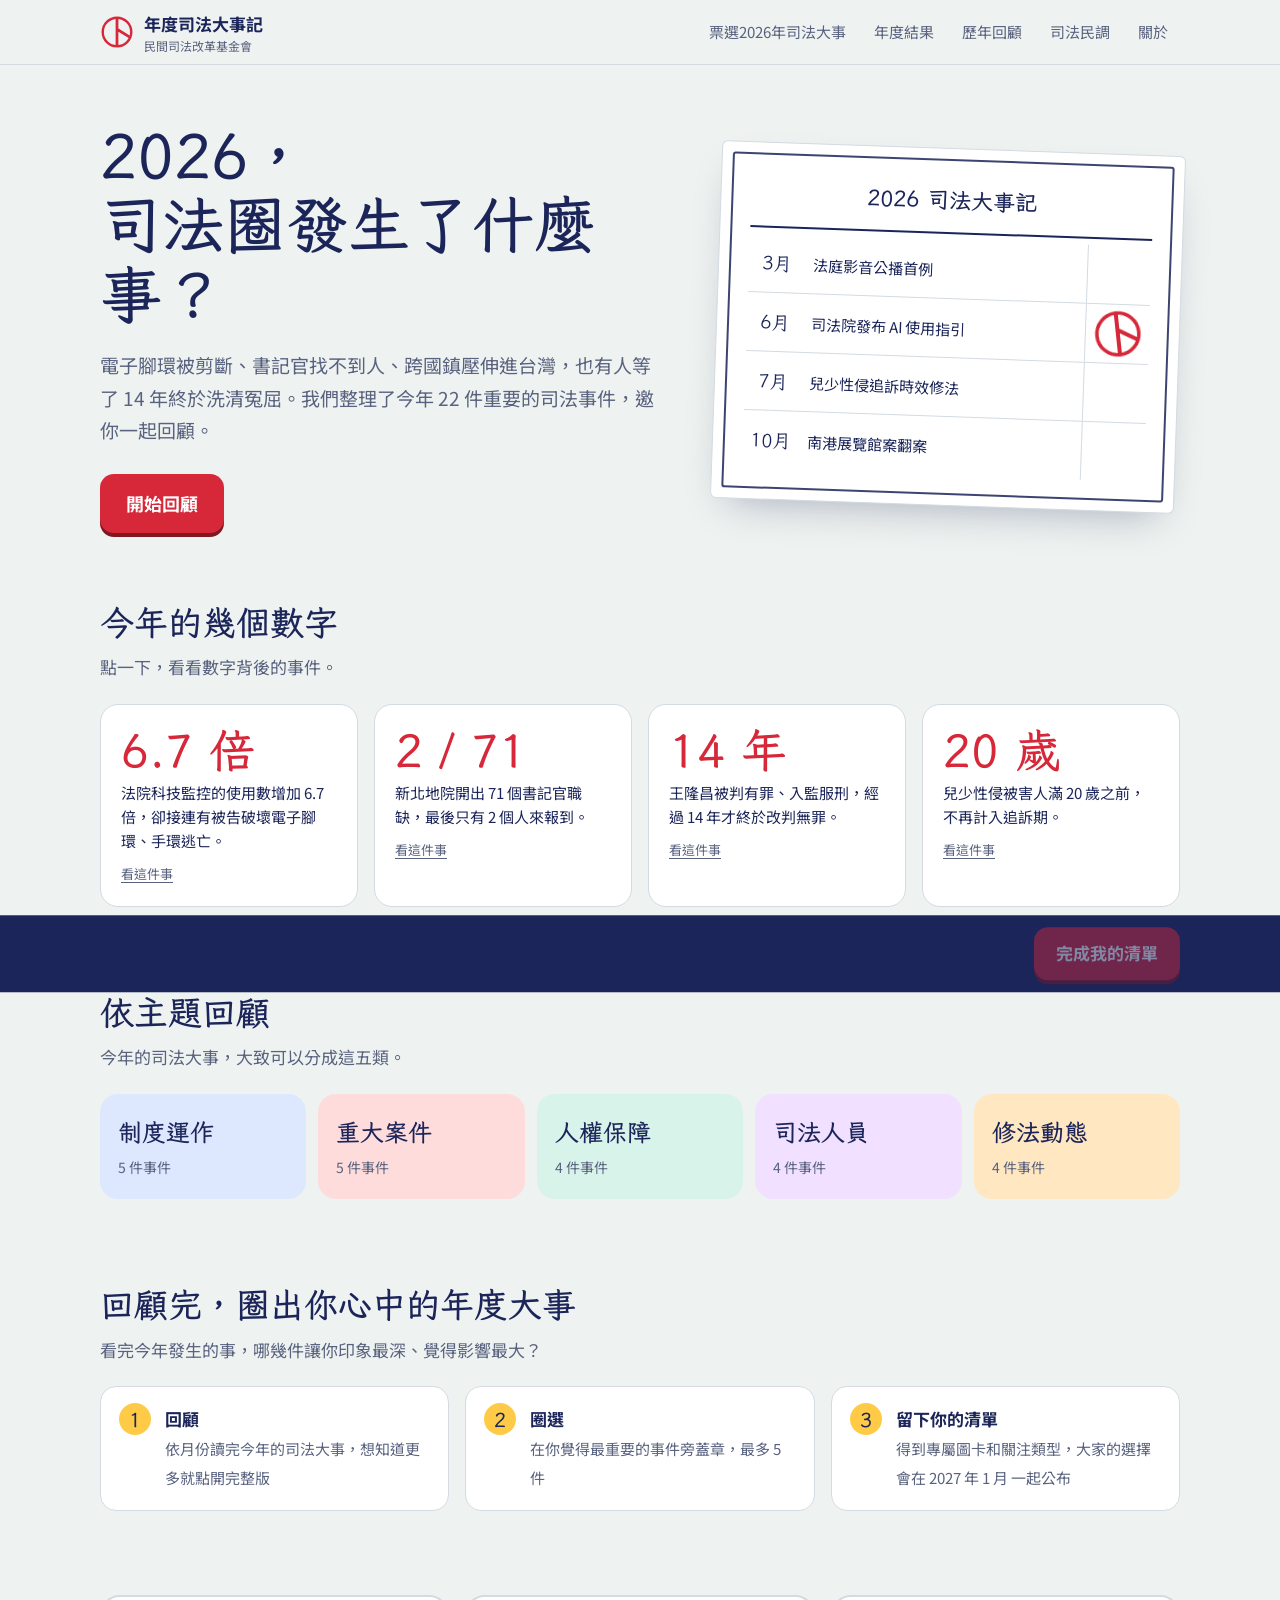
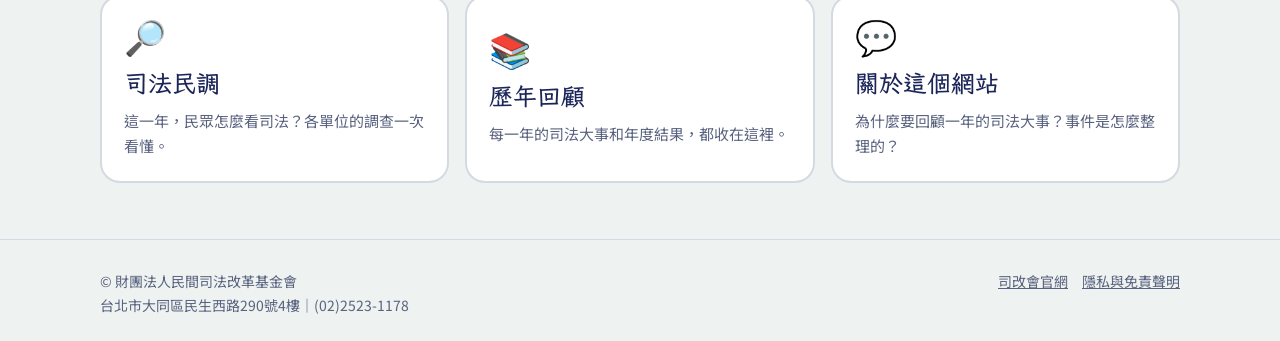
==== index.html @ c74586d5 "強化 SEO：canonical、結構化資料、robots.txt、sitemap、圖示、各頁標題 Co-Authored-By: Claude Opus 5.5 <noreply@anthropic" ====
<!DOCTYPE html>
<html lang="zh-Hant-TW">
<head>
<meta charset="UTF-8">
<meta name="viewport" content="width=device-width, initial-scale=1, viewport-fit=cover">
<title>2026 年度司法大事記｜民間司改會</title>
<meta name="description" content="民間司法改革基金會整理 2026 年台灣重要的司法事件，邀請大家一起回顧，圈選心中的年度司法大事，並整理歷年司法民調。">
<link rel="canonical" href="https://vote.jrf.org.tw/">
<meta property="og:type" content="website">
<meta property="og:site_name" content="年度司法大事記｜民間司改會">
<meta property="og:locale" content="zh_TW">
<meta property="og:title" content="2026 年度司法大事記｜民間司改會">
<meta property="og:description" content="一起回顧 2026 年台灣重要的司法事件，圈選你心中的年度司法大事。">
<meta property="og:url" content="https://vote.jrf.org.tw/">
<meta property="og:image" content="https://vote.jrf.org.tw/images/og-image.png">
<meta property="og:image:width" content="1200">
<meta property="og:image:height" content="630">
<meta property="og:image:alt" content="2026 年度司法大事記，民間司法改革基金會">
<meta name="twitter:card" content="summary_large_image">
<meta name="theme-color" content="#1B2559">
<link rel="icon" href="favicon.svg" type="image/svg+xml">
<link rel="icon" href="images/icon-192.png" sizes="192x192" type="image/png">
<link rel="apple-touch-icon" href="images/apple-touch-icon.png">
<script type="application/ld+json">
{
  "@context": "https://schema.org",
  "@type": "WebSite",
  "name": "年度司法大事記",
  "alternateName": "民間司改會年度司法大事記",
  "url": "https://vote.jrf.org.tw/",
  "inLanguage": "zh-Hant-TW",
  "description": "民間司法改革基金會整理每年台灣重要的司法事件，邀請大家一起回顧並圈選年度司法大事。",
  "publisher": {
    "@type": "NGO",
    "name": "財團法人民間司法改革基金會",
    "alternateName": "民間司改會",
    "url": "https://www.jrf.org.tw/",
    "logo": "https://vote.jrf.org.tw/images/jrf-logo.png"
  }
}
</script>
<link rel="preconnect" href="https://fonts.googleapis.com">
<link rel="preconnect" href="https://fonts.gstatic.com" crossorigin>
<link href="https://fonts.googleapis.com/css2?family=LXGW+WenKai+TC:wght@400;700&family=Noto+Sans+TC:wght@400;500;700&display=swap" rel="stylesheet">
<link rel="stylesheet" href="assets/style.css">
</head>
<body data-page="home">
<noscript><div style="padding:24px;max-width:40em">
<h1>2026 年度司法大事記</h1>
<p>民間司法改革基金會整理 2026 年台灣重要的司法事件，邀請大家一起回顧，圈選心中的年度司法大事。這個網站需要開啟 JavaScript 才能瀏覽完整內容。</p>
<p><a href="https://www.jrf.org.tw/">民間司法改革基金會官網</a></p>
</div></noscript>
<script src="assets/config.js"></script>
<script src="data/events.js"></script>
<script src="data/polls.js"></script>
<script src="assets/app.js"></script>
</body>
</html>
---- assets/style.css ----
/* =========================================================
   年度司法大事記｜共用樣式
   ========================================================= */
:root{
  --bg:#EEF2F0; --surface:#FFFFFF; --surface-2:#F6F8F7;
  --ink:#1B2559; --muted:#59627F; --line:#D3DAE2;
  --stamp:#D62839; --stamp-soft:#FBE3E6; --sun:#FFCB47; --mint:#1E9E86; --jrf:#3A5BD9;
  --tag-a:#DDE8FF; --tag-b:#FFE7C2; --tag-c:#D8F3EA; --tag-d:#F1E0FF; --tag-e:#FFDCDC;
  --font-hand:"LXGW WenKai TC","Kaiti TC","DFKai-SB","BiauKai",serif;
  --font-body:"Noto Sans TC","PingFang TC","Microsoft JhengHei",system-ui,sans-serif;
  --max:1120px;
  color-scheme:light;
}

*,*::before,*::after{box-sizing:border-box}
:root{padding-top:env(safe-area-inset-top,0px);padding-bottom:env(safe-area-inset-bottom,0px)}
html{scroll-padding-top:calc(76px + env(safe-area-inset-top,0px))}
body{margin:0;background:var(--bg);color:var(--ink);font-family:var(--font-body);font-size:17px;line-height:1.7;-webkit-font-smoothing:antialiased;min-height:100vh;display:flex;flex-direction:column}
body[data-page="review"]{padding-bottom:110px}
main{flex:1}
img{max-width:100%;display:block}
a{color:inherit}
button{font:inherit;color:inherit;cursor:pointer}
:focus-visible{outline:3px solid var(--sun);outline-offset:3px;border-radius:6px}
.wrap{max-width:var(--max);margin:0 auto;padding:0 20px}

/* ===== 頁首 ===== */
body::before{content:"";position:fixed;inset:0 0 auto;height:env(safe-area-inset-top,0px);z-index:30;background:var(--bg)}
.topbar{position:sticky;top:env(safe-area-inset-top,0px);z-index:20;background:color-mix(in srgb,var(--bg) 88%,transparent);backdrop-filter:blur(10px);border-bottom:1px solid var(--line)}
.topbar .wrap{display:flex;align-items:center;gap:16px;height:64px}
.brand{display:flex;align-items:center;gap:10px;text-decoration:none;font-weight:700;white-space:nowrap}
.brand svg{width:34px;height:34px;flex:none}
.brand small{display:block;font-weight:400;font-size:12px;color:var(--muted);line-height:1.2}
.nav{display:flex;gap:4px;margin-left:auto;overflow-x:auto;scrollbar-width:none}
.nav::-webkit-scrollbar{display:none}
.nav a{text-decoration:none;padding:6px 12px;border-radius:999px;font-size:15px;white-space:nowrap;color:var(--muted)}
.nav a:hover{background:var(--surface);color:var(--ink)}
.nav a[aria-current="page"]{background:var(--ink);color:var(--bg)}

/* ===== 頁面標題 ===== */
.page-head{padding-top:48px;padding-bottom:12px}
.page-title{font-family:var(--font-hand);font-weight:700;font-size:clamp(34px,5vw,52px);line-height:1.2;margin:0 0 10px}
.page-sub{color:var(--muted);margin:0;max-width:40em;font-size:18px}
section{padding:28px 0 56px}
.sec-title{font-family:var(--font-hand);font-size:clamp(26px,3.4vw,34px);font-weight:700;margin:0 0 8px;line-height:1.3}
.sec-sub{color:var(--muted);margin:0 0 22px;max-width:40em}

/* ===== 按鈕 ===== */
.btn{display:inline-flex;align-items:center;justify-content:center;gap:10px;border:0;border-radius:14px;padding:14px 26px;font-weight:700;font-size:18px;text-decoration:none;transition:transform .15s}
.btn:active{transform:translateY(2px)}
.btn-primary{background:var(--stamp);color:#fff;box-shadow:0 4px 0 color-mix(in srgb,var(--stamp) 60%,#000)}
.btn-primary:active{box-shadow:0 2px 0 color-mix(in srgb,var(--stamp) 60%,#000)}
.btn-ghost{background:var(--surface);border:2px solid var(--ink);color:var(--ink)}
.btn-small{padding:9px 16px;font-size:15px;border-radius:10px}
.btn[disabled]{opacity:.45;cursor:not-allowed;transform:none}

/* ===== 「卜」圈選章 ===== */
.stamp-svg{color:var(--stamp)}

/* ===== 首頁 Hero ===== */
.hero{padding:56px 0 40px}
.hero .wrap{display:grid;grid-template-columns:1.1fr .9fr;gap:48px;align-items:center}
.hero h1{font-family:var(--font-hand);font-weight:700;font-size:clamp(38px,5.2vw,62px);line-height:1.12;margin:0 0 20px}
.hero .lead{font-size:19px;color:var(--muted);max-width:30em;margin:0 0 28px}
.hero-meta{display:flex;flex-wrap:wrap;gap:24px;margin:28px 0 0;padding:0;list-style:none;color:var(--muted);font-size:15px}
.hero-meta b{display:block;font-family:var(--font-hand);font-size:28px;color:var(--ink);line-height:1.2}
.ballot{position:relative;background:var(--surface);border-radius:6px;padding:26px 26px 30px;transform:rotate(2deg);box-shadow:0 18px 40px -18px rgba(27,37,89,.35);border:1px solid var(--line)}
.ballot::before{content:"";position:absolute;inset:10px;border:2px solid var(--ink);border-radius:3px;pointer-events:none;opacity:.85}
.ballot-head{text-align:center;font-family:var(--font-hand);font-size:22px;font-weight:700;padding:6px 0 14px;border-bottom:2px solid var(--ink);margin:0 4px 6px}
.ballot-row{display:grid;grid-template-columns:56px 1fr 64px;align-items:center;border-bottom:1px solid var(--line);margin:0 4px;min-height:58px}
.ballot-row span:first-child{font-family:var(--font-hand);font-size:19px;text-align:center}
.ballot-row span:nth-child(2){font-size:15px;padding:0 8px}
.ballot-row .slot{height:58px;border-left:1px solid var(--line);display:grid;place-items:center}
.ballot-row:last-child{border-bottom:0}
.hero-stamp{width:50px;height:50px;animation:drop .6s cubic-bezier(.2,1.6,.4,1) .5s both}
@keyframes drop{0%{transform:scale(2.4) rotate(-25deg);opacity:0}60%{opacity:1}100%{transform:scale(1) rotate(-8deg);opacity:1}}

.how{display:grid;grid-template-columns:repeat(3,1fr);gap:16px;margin:0;padding:0;list-style:none;counter-reset:s}
.how li{background:var(--surface);border-radius:16px;padding:18px 18px 18px 64px;position:relative;counter-increment:s;border:1px solid var(--line)}
.how li::before{content:counter(s);position:absolute;left:18px;top:16px;width:32px;height:32px;border-radius:50%;background:var(--sun);color:#1B2559;font-family:var(--font-hand);font-weight:700;font-size:20px;display:grid;place-items:center}
.how b{display:block}
.how span{color:var(--muted);font-size:15px}

.doors{display:grid;grid-template-columns:repeat(3,1fr);gap:16px}
.door{display:block;text-decoration:none;background:var(--surface);border:2px solid var(--line);border-radius:20px;padding:22px;transition:border-color .2s}
.door:hover{border-color:var(--ink)}
.door .ico{font-size:34px;line-height:1}
.door h3{font-family:var(--font-hand);font-size:24px;margin:10px 0 4px}
.door p{margin:0;color:var(--muted);font-size:15px}

/* ===== 大事記（時間軸） ===== */
.notice{background:var(--sun);color:#1B2559;border-radius:14px;padding:14px 18px;margin:0 0 20px}
.notice a{font-weight:700}
.filters{display:flex;flex-wrap:wrap;gap:8px;margin:0 0 30px}
.chip{border:2px solid var(--line);background:var(--surface);border-radius:999px;padding:6px 16px;font-size:15px}
.chip[aria-pressed="true"]{border-color:var(--ink);background:var(--ink);color:var(--bg)}
.chip .n{opacity:.6;margin-left:4px;font-size:13px}
.month{display:grid;grid-template-columns:110px 1fr;gap:28px;position:relative;padding-bottom:34px}
.month::before{content:"";position:absolute;left:54px;top:70px;bottom:0;width:2px;background:var(--line)}
.month-label{position:sticky;top:calc(84px + env(safe-area-inset-top,0px));align-self:start;text-align:center}
.month-label b{display:block;font-family:var(--font-hand);font-size:46px;line-height:1.1}
.month-label small{color:var(--muted);font-size:13px}
.month-events{display:grid;gap:16px}
.ev{display:grid;grid-template-columns:240px 1fr 104px;grid-template-areas:"img body pick";background:var(--surface);border:2px solid var(--line);border-radius:18px;overflow:hidden;transition:border-color .2s}
.ev.picked{border-color:var(--stamp)}
.ev-body{grid-area:body;padding:20px 22px 20px 0}
.ev-img-btn{grid-area:img;border:0;background:none;padding:20px;align-self:start}
.ev-pick{grid-area:pick}
.ev-top{display:flex;flex-wrap:wrap;align-items:center;gap:10px;margin-bottom:6px;font-size:14px;color:var(--muted)}
.tag{padding:2px 10px;border-radius:999px;font-size:13px;color:var(--ink)}
.t-制度運作{background:var(--tag-a)} .t-修法動態{background:var(--tag-b)} .t-人權保障{background:var(--tag-c)} .t-司法人員{background:var(--tag-d)} .t-重大案件{background:var(--tag-e)}
.ev h3{font-size:20px;line-height:1.5;margin:0 0 8px}
.sum{margin:0 0 14px;color:var(--muted);font-size:16px;line-height:1.85;max-width:46em}
.sum p,.full p{margin:0 0 1em;text-indent:2em}
.sum p:last-child{margin-bottom:0}
.more{background:none;border:0;padding:0;font-size:15px;text-decoration:underline;text-underline-offset:4px;color:var(--ink);text-align:left}
.ev-pick{border:0;border-left:2px dashed var(--line);background:var(--surface-2);display:flex;flex-direction:column;align-items:center;justify-content:flex-start;padding-top:24px;gap:6px;font-size:14px;color:var(--muted)}
.ev-pick .ring{width:62px;height:62px;border-radius:50%;border:2px dashed color-mix(in srgb,var(--muted) 60%,transparent);display:grid;place-items:center}
.ev-pick:hover .ring{border-color:var(--stamp)}
.ev-pick .stamp-svg{width:62px;height:62px;transform:rotate(-8deg) scale(0);opacity:0}
.ev.picked .ev-pick{background:var(--stamp-soft);color:var(--stamp)}
.ev.picked .ev-pick .ring{border-color:transparent}
.ev.picked .ev-pick .stamp-svg{opacity:1;transform:rotate(-8deg) scale(1);animation:thump .35s cubic-bezier(.2,1.8,.4,1)}
@keyframes thump{0%{transform:rotate(-20deg) scale(1.9);opacity:0}100%{transform:rotate(-8deg) scale(1);opacity:1}}
.ev-pick[disabled]{cursor:default}
.locked-list .ev:not(.picked) .ev-pick{opacity:.45}

/* 首頁：今年的數字、主題 */
.figures{display:grid;grid-template-columns:repeat(4,1fr);gap:16px}
.fig{background:var(--surface);border:1px solid var(--line);border-radius:18px;padding:20px;text-align:left;display:flex;flex-direction:column;justify-content:flex-start}
.fig:hover{border-color:var(--ink)}
.fig b{display:block;font-family:var(--font-hand);font-size:46px;line-height:1.1;color:var(--stamp);margin-bottom:6px}
.fig span{display:block;font-size:15px;color:var(--ink);line-height:1.6}
.fig small{display:block;margin-top:10px;font-size:13px;color:var(--muted);text-decoration:underline;text-underline-offset:3px}
.topics{display:grid;grid-template-columns:repeat(5,1fr);gap:12px}
.topic{border:0;border-radius:18px;padding:18px;text-align:left;color:var(--ink)}
.topic b{display:block;font-family:var(--font-hand);font-size:24px}
.topic span{font-size:14px;color:var(--muted)}

.tray{position:fixed;left:0;right:0;bottom:0;z-index:25;background:var(--ink);color:var(--bg);padding:12px 0 calc(12px + env(safe-area-inset-bottom,0px));transition:transform .3s}
.tray.hide{transform:translateY(120%)}
.tray .wrap{display:flex;align-items:center;gap:16px}
.tray-slots{display:flex;flex-wrap:wrap;gap:8px;align-items:center}
.tray-slot{width:38px;height:38px;border-radius:50%;border:2px dashed color-mix(in srgb,var(--bg) 50%,transparent);display:grid;place-items:center}
.tray-slot.on{border:0;background:var(--surface)}
.tray-slot .stamp-svg{width:34px;height:34px;transform:rotate(-8deg)}
.tray-text{font-size:15px;line-height:1.4;flex:1;min-width:0}
.tray-text b{font-family:var(--font-hand);font-size:20px}
.tray .btn{padding:12px 22px;font-size:17px}
.tray.shake{animation:shake .4s}
@keyframes shake{20%,60%{transform:translateX(-8px)}40%,80%{transform:translateX(8px)}}

/* ===== 結果 ===== */
.locked{background:var(--surface);border:2px dashed var(--line);border-radius:20px;padding:40px 24px;text-align:center}
.locked .big{font-size:44px}
.locked h3{font-family:var(--font-hand);font-size:26px;margin:8px 0 0}
.locked p{color:var(--muted);margin:8px 0 20px}
.res-bar{display:flex;flex-wrap:wrap;align-items:center;justify-content:space-between;gap:12px;margin:0 0 16px}
.badge{font-size:13px;padding:3px 10px;border-radius:6px;background:var(--sun);color:#1B2559}
.badge.live{background:var(--mint);color:#fff}
.rank{list-style:none;margin:0;padding:0;display:grid;gap:10px}
.rank li{display:grid;grid-template-columns:52px 1fr;gap:14px;align-items:center;background:var(--surface);border-radius:14px;padding:14px 18px;border:1px solid var(--line)}
.rank .pos{font-family:var(--font-hand);font-size:28px;font-weight:700;text-align:center;line-height:1}
.rank li:nth-child(-n+3) .pos{color:var(--stamp)}
.rank li:nth-child(1){padding:20px 18px}
.rank li:nth-child(1) .pos{font-size:40px}
.r-title{display:flex;justify-content:space-between;gap:12px;font-weight:500;line-height:1.5}
.r-count{white-space:nowrap;color:var(--muted);font-variant-numeric:tabular-nums;font-size:15px}
.bar{height:10px;border-radius:99px;background:var(--surface-2);margin-top:8px;overflow:hidden}
.bar i{display:block;height:100%;width:0;border-radius:99px;background:var(--mint);transition:width 1s cubic-bezier(.2,.8,.2,1)}
.rank li.mine .bar i{background:var(--stamp)}
.mine-badge{display:inline-flex;align-items:center;gap:4px;font-size:13px;color:var(--stamp);margin-left:6px;vertical-align:middle;white-space:nowrap}
.mine-badge .stamp-svg{width:18px;height:18px}

.persona{display:grid;grid-template-columns:auto 1fr;gap:22px;align-items:center;background:var(--ink);color:var(--bg);border-radius:22px;padding:26px;margin:0 0 28px}
.persona .emoji{font-size:56px;line-height:1;width:96px;height:96px;border-radius:50%;background:var(--sun);display:grid;place-items:center}
.persona h3{font-family:var(--font-hand);font-size:32px;margin:2px 0 6px}
.persona p{margin:0 0 14px;opacity:.88}
.persona .small{font-size:14px;opacity:.7;margin:0}
.persona .acts{display:flex;flex-wrap:wrap;gap:10px}
.persona .btn-ghost{background:transparent;border-color:var(--bg);color:var(--bg)}
.persona .btn-primary{box-shadow:none}

/* 民眾 vs 司改會 */
.compare{display:grid;grid-template-columns:1fr 1fr;gap:18px}
.cmp-col{background:var(--surface);border-radius:18px;border:1px solid var(--line);padding:20px}
.cmp-col h3{font-family:var(--font-hand);font-size:24px;margin:0 0 4px}
.cmp-col .who{font-size:14px;color:var(--muted);margin:0 0 14px}
.cmp-col ol{margin:0;padding:0;list-style:none;display:grid;gap:8px}
.cmp-col li{display:grid;grid-template-columns:32px 1fr;gap:8px;align-items:start;font-size:15.5px;line-height:1.5;padding:8px 10px;border-radius:10px}
.cmp-col li .p{font-family:var(--font-hand);font-weight:700;font-size:20px;text-align:center;line-height:1.2}
.cmp-col li.both{background:color-mix(in srgb,var(--sun) 30%,transparent)}
.cmp-col.public h3{color:var(--stamp)} .cmp-col.jrf h3{color:var(--jrf)}
.cmp-legend{display:flex;align-items:center;gap:8px;font-size:14px;color:var(--muted);margin:12px 0 0}
.cmp-legend i{width:16px;height:16px;border-radius:4px;background:color-mix(in srgb,var(--sun) 50%,transparent)}
.pending{background:var(--surface);border:2px dashed var(--line);border-radius:18px;padding:22px;color:var(--muted)}
.pending b{color:var(--ink)}
.preview-flag{display:inline-block;background:var(--stamp);color:#fff;font-weight:700;padding:4px 12px;border-radius:8px;margin:0 0 14px}

/* ===== 歷年 ===== */
.years{display:flex;gap:8px;margin-bottom:22px;overflow-x:auto}
.year-tab{background:var(--surface);border-radius:12px;padding:10px 20px;font-family:var(--font-hand);font-size:22px;font-weight:700;border:2px solid var(--line);white-space:nowrap;text-decoration:none}
.year-tab[aria-selected="true"]{background:var(--sun);border-color:var(--sun);color:#1B2559}
.year-tab small{font-family:var(--font-body);font-size:12px;font-weight:400;margin-left:6px}
.panel{background:var(--surface);border-radius:20px;border:1px solid var(--line);padding:26px}
.panel .compare .cmp-col{background:var(--surface-2)}
.panel h3.sub{font-family:var(--font-hand);font-size:24px;margin:28px 0 12px}
.empty{text-align:center;padding:24px 10px;color:var(--muted)}
.empty .big{font-size:48px}
.dev-note{display:inline-block;margin-top:14px;font-size:13px;border:1px dashed var(--muted);border-radius:8px;padding:6px 10px;color:var(--muted)}

/* ===== 民調 ===== */
.poll-grid{display:grid;grid-template-columns:repeat(2,1fr);gap:18px}
.poll{background:var(--surface);border-radius:18px;border:1px solid var(--line);padding:22px}
.poll h3{font-size:18px;margin:0 0 2px;line-height:1.45}
.poll .q{font-size:14px;color:var(--muted);margin:0 0 14px}
.poll .now{font-family:var(--font-hand);font-size:46px;font-weight:700;line-height:1}
.poll .now small{font-size:15px;font-family:var(--font-body);color:var(--muted);margin-left:8px;font-weight:400}
.poll svg{width:100%;height:auto;margin-top:10px;overflow:visible}
.poll svg text{fill:var(--muted);font-size:11px;font-family:var(--font-body)}
.poll .meta{font-size:13px;color:var(--muted);margin:10px 0 0;line-height:1.6}
.poll .meta a{color:var(--muted)}
.split{display:flex;height:18px;border-radius:99px;overflow:hidden;margin:14px 0 8px;background:var(--surface-2)}
.split .yes{background:var(--mint)} .split .no{background:var(--stamp)}
.split-legend{display:flex;justify-content:space-between;font-size:15px}
.split-legend b{font-family:var(--font-hand);font-size:24px}
.explain{background:var(--ink);color:var(--bg);border-radius:22px;padding:28px}
.explain h2{font-family:var(--font-hand);font-size:30px;margin:0 0 12px}
.explain p{margin:0 0 12px;opacity:.9;max-width:52em}

/* ===== 關於 ===== */
.about{display:grid;grid-template-columns:1.2fr .8fr;gap:28px;align-items:start}
.card{background:var(--surface);border-radius:20px;padding:26px;border:1px solid var(--line)}
.card p{margin:0 0 12px}
.card h2{font-family:var(--font-hand);font-size:28px;margin:0 0 10px}
.support{background:var(--mint);color:#fff;border-radius:20px;padding:26px}
.support h3{font-family:var(--font-hand);font-size:28px;margin:0 0 8px}
.support .btn{background:#fff;color:#16594C;margin-top:8px}
.rules{margin:0;padding-left:1.2em}
.rules li{margin:0 0 8px}

/* ===== 頁尾 ===== */
footer{border-top:1px solid var(--line);padding:30px 0 24px;color:var(--muted);font-size:14px}
footer .wrap{display:flex;flex-wrap:wrap;gap:12px 28px;justify-content:space-between}

/* ===== dialog ===== */
dialog{border:0;border-radius:22px;padding:0;max-width:680px;width:calc(100% - 32px);background:var(--surface);color:var(--ink);max-height:calc(100% - 48px)}
dialog::backdrop{background:rgba(17,22,58,.55)}
.dlg-inner{padding:28px 26px 24px}
.dlg-close{position:absolute;right:14px;top:14px;width:38px;height:38px;border-radius:50%;border:1px solid var(--line);background:var(--surface);font-size:20px;line-height:1}
dialog h2{font-size:23px;line-height:1.5;margin:10px 40px 14px 0}
dialog .full{white-space:pre-line;line-height:1.9;margin:0 0 20px}
dialog .draft-note{font-size:14px;color:var(--muted);border-left:3px solid var(--sun);padding-left:10px;margin:0 0 20px}
.news{list-style:none;padding:0;margin:0 0 22px;display:grid;gap:8px}
.news li{display:grid;grid-template-columns:auto 1fr;gap:2px 12px;padding:10px 12px;background:var(--surface-2);border-radius:10px;font-size:15px}
.news .d{color:var(--muted);font-variant-numeric:tabular-nums}
.news .m{grid-column:2;color:var(--muted);font-size:13px}
.dlg-actions{display:flex;gap:10px;flex-wrap:wrap}
.ev-img{border-radius:14px;margin:0 0 16px;aspect-ratio:16/9;object-fit:cover;width:100%}
.share-preview{width:100%;max-width:300px;margin:0 auto 18px;border-radius:12px;box-shadow:0 10px 30px -10px rgba(0,0,0,.4)}

.toast{position:fixed;left:50%;bottom:calc(96px + env(safe-area-inset-bottom,0px));transform:translateX(-50%) translateY(20px);background:var(--surface);color:var(--ink);border:2px solid var(--ink);padding:10px 18px;border-radius:12px;font-size:15px;opacity:0;pointer-events:none;transition:.25s;z-index:40;max-width:calc(100% - 32px)}
.toast.show{opacity:1;transform:translateX(-50%) translateY(0)}

/* ===== RWD ===== */
@media (max-width:900px){
  .hero .wrap{grid-template-columns:1fr}
  .ballot{max-width:420px;margin:0 auto}
  .about{grid-template-columns:1fr}
  .doors{grid-template-columns:1fr}
  .topics{grid-template-columns:repeat(3,1fr)}
  .figures{grid-template-columns:1fr 1fr}
  .month{grid-template-columns:1fr;gap:12px}
  .month::before{display:none}
  .month-label{position:static;text-align:left;display:flex;align-items:baseline;gap:8px}
  .ev{grid-template-columns:200px 1fr 96px}
}
@media (max-width:720px){
  body{font-size:16px}
  .how{grid-template-columns:1fr}
  .poll-grid{grid-template-columns:1fr}
  .compare{grid-template-columns:1fr}
  .ev{grid-template-columns:1fr 82px}
  .ev-body{padding:18px 16px}
  .figures{grid-template-columns:1fr 1fr}
  .fig b{font-size:34px;white-space:nowrap}
  .topics{grid-template-columns:1fr 1fr}
  .nav{padding-right:28px;-webkit-mask-image:linear-gradient(to right,#000 calc(100% - 28px),transparent);mask-image:linear-gradient(to right,#000 calc(100% - 28px),transparent)}
  .ev-pick .ring,.ev-pick .stamp-svg{width:54px;height:54px}
  .brand small{display:none}
  .brand span{display:none}
  .tray-slots{gap:5px}
  .tray-slot{width:30px;height:30px}
  .tray-slot .stamp-svg{width:28px;height:28px}
  .tray-text{display:none}
  .tray .btn{margin-left:auto}
  .persona{grid-template-columns:1fr;text-align:center}
  .persona .emoji{margin:0 auto}
  .persona .acts{justify-content:center}
}
@media (prefers-reduced-motion: reduce){
  *,*::before,*::after{animation:none!important;transition:none!important}
}

.mylist{list-style:none;margin:0 0 24px;padding:0;display:grid;gap:10px}
.mylist li{display:grid;grid-template-columns:44px 1fr;gap:12px;align-items:center;background:var(--surface);border:1px solid var(--line);border-radius:14px;padding:12px 16px}
.mylist .stamp-svg{width:40px;height:40px;transform:rotate(-8deg)}
.mylist small{display:block;color:var(--muted);font-size:13px}
.announce{background:var(--surface);border:2px dashed var(--line);border-radius:20px;padding:30px 24px;text-align:center}
.announce .big{font-size:44px}
.announce h3{font-family:var(--font-hand);font-size:28px;margin:8px 0 6px}
.announce p{color:var(--muted);margin:0 auto 18px;max-width:34em}
.compact{list-style:none;margin:0;padding:0}
.compact li{display:grid;grid-template-columns:64px 1fr;gap:12px;padding:10px 0;border-top:1px solid var(--line)}
.compact li:first-child{border-top:0}
.compact .mm{font-family:var(--font-hand);font-size:20px;font-weight:700}
.compact small{display:block;color:var(--muted);font-size:13px}

/* 圖片與預留框 */
.pic{display:block;width:100%;aspect-ratio:3/2;object-fit:cover;border-radius:12px;background:var(--surface-2)}
.pic-ph{display:grid;place-items:center;text-align:center;width:100%;aspect-ratio:3/2;border-radius:12px;border:2px dashed var(--line);
  background:repeating-linear-gradient(135deg,var(--surface-2) 0 12px,var(--surface) 12px 24px);color:var(--muted);font-size:13px;line-height:1.5;padding:8px}
.pic-ph b{display:block;font-size:22px;opacity:.6}
.ev-img-btn:hover .pic,.ev-img-btn:hover .pic-ph{outline:2px solid var(--ink);outline-offset:2px}

/* 彈出視窗：完整回顧 */
dialog{max-width:760px}
.d-meta{display:flex;flex-wrap:wrap;align-items:center;gap:10px;font-size:15px;color:var(--muted)}
.d-title{font-size:26px!important;line-height:1.45!important;margin:10px 40px 18px 0!important}
.d-pic{margin:0 0 22px}
.d-sec{font-family:var(--font-hand);font-size:22px;margin:26px 0 12px;padding-bottom:6px;border-bottom:2px solid var(--ink)}
.full{line-height:1.95;font-size:16.5px;margin:0}
.tl{list-style:none;margin:0;padding:0 0 0 22px;position:relative}
.tl::before{content:"";position:absolute;left:6px;top:8px;bottom:8px;width:2px;background:var(--line)}
.tl li{position:relative;padding:0 0 8px}
.tl li::before{content:"";position:absolute;left:-21px;top:14px;width:12px;height:12px;border-radius:50%;background:var(--surface);border:3px solid var(--muted);z-index:1}
.tl a{display:block;text-decoration:none;padding:8px 12px;border-radius:10px}
.tl a:hover{background:var(--surface-2)}
.tl .when{display:block;font-size:13px;color:var(--muted);margin-bottom:2px}
.tl .h{font-size:15.5px;line-height:1.6;text-decoration:underline;text-underline-offset:3px;text-decoration-color:var(--line)}
.tl .media{display:inline-block;font-size:12px;font-weight:700;padding:1px 8px;border-radius:6px;margin-left:8px;vertical-align:2px;white-space:nowrap}
.tl li.key::before{background:var(--stamp);border-color:var(--stamp);left:-22px;top:13px;width:14px;height:14px}
.tl li.key a{background:var(--stamp-soft)}
.tl li.key .h{font-weight:700;color:var(--stamp);text-decoration-color:color-mix(in srgb,var(--stamp) 40%,transparent)}
.tl li.key .when{color:var(--stamp);font-weight:700}
.keytag{display:inline-block;font-size:12px;background:var(--stamp);color:#fff;padding:0 7px;border-radius:4px;margin-left:8px;font-weight:700}
.dup{font-size:13px;color:var(--stamp);background:var(--stamp-soft);padding:2px 8px;border-radius:6px}
.nlist{list-style:none;margin:0;padding:0;display:grid;gap:8px}
.nlist a{display:grid;grid-template-columns:7.8em 1fr;gap:4px 12px;align-items:start;padding:12px 14px;border-radius:12px;background:var(--surface-2);text-decoration:none}
.nlist a:hover{background:color-mix(in srgb,var(--sun) 25%,var(--surface))}
.nlist .media{grid-row:span 2;justify-self:start;font-size:13px;font-weight:700;padding:3px 10px;border-radius:6px;white-space:nowrap}
.nlist .h{font-size:15.5px;line-height:1.55;text-decoration:underline;text-underline-offset:3px;text-decoration-color:var(--line)}
.nlist .d{font-size:13px;color:var(--muted)}
@media (max-width:720px){
  .ev{grid-template-columns:1fr 82px;grid-template-areas:"img img" "body pick"}
  .ev-img-btn{padding:14px 14px 0}
  .ev-body{padding:16px}
  .d-title{font-size:22px!important}
}
.tl li.key .media{box-shadow:inset 0 0 0 1px currentColor}

/* 事件編號 */
.ev-code{font-family:var(--font-hand);font-weight:700;font-size:16px;color:var(--ink);border:1.5px solid var(--ink);border-radius:6px;padding:0 7px;line-height:1.5}
/* 頁尾清單：編號圓章 */
.pick-chip{position:relative;width:42px;height:42px;border-radius:50%;border:2.5px solid var(--stamp);background:#fff;color:var(--stamp);
  font-family:var(--font-hand);font-weight:700;font-size:18px;line-height:1;padding:0;display:grid;place-items:center;transition:background .15s,color .15s}
.pick-chip:hover,.pick-chip:focus-visible{background:var(--stamp);color:#fff}
.pick-chip.extra{border-color:var(--sun);color:#1B2559;background:var(--sun)}
.pick-wrap{position:relative;display:inline-block}
.pick-wrap .tip{position:absolute;bottom:100%;left:-4px;padding-bottom:12px;opacity:0;transform:translateY(4px);pointer-events:none;transition:opacity .15s,transform .15s;z-index:5}
.pick-wrap:hover .tip,.pick-wrap:focus-within .tip{opacity:1;transform:none;pointer-events:auto}
.tip-box{display:block;width:max-content;max-width:min(300px,80vw);background:#fff;color:var(--ink);border:2px solid var(--ink);border-radius:10px;
  padding:8px 12px;font-family:var(--font-body);font-size:14px;font-weight:700;line-height:1.55;text-align:left;box-shadow:0 8px 20px -8px rgba(0,0,0,.35)}
.tip-box .tt{text-decoration:underline;text-underline-offset:3px;text-decoration-color:var(--line)}
.tip-box:hover{background:var(--stamp-soft)}
.tip-box small{display:block;margin-top:2px;color:var(--stamp);font-size:12px;font-weight:500}
.pick-wrap:hover .pick-chip{background:var(--stamp);color:#fff}
.pick-wrap:hover .pick-chip.extra{background:var(--sun);color:#1B2559;border-color:#1B2559}
.tray-text .warn{color:var(--sun)}
.tray.over .btn-primary{background:var(--sun);color:#1B2559;box-shadow:none}
@media (max-width:720px){.pick-chip{width:36px;height:36px;font-size:16px}}

/* 重複出現的事件：精簡灰階卡 */
.ev.repeat{background:#E4E7EC;border-color:#CDD2DA;grid-template-columns:160px 1fr 104px}
.ev.repeat .ev-img-btn{padding:14px}
.ev.repeat .pic,.ev.repeat .pic-ph{filter:grayscale(1);opacity:.75}
.ev.repeat .pic-ph{font-size:12px}
.ev.repeat .ev-body{padding:14px 18px 14px 0;align-self:center}
.ev.repeat .ev-top{margin-bottom:2px}
.ev.repeat h3{font-size:17px;margin:0}
.ev.repeat h3 .more{color:#4A5168}
.ev.repeat .ev-pick{background:#D9DDE3;padding-top:14px;justify-content:center}
.ev.repeat.picked{border-color:var(--stamp)}
.ev.repeat.picked .ev-pick{background:var(--stamp-soft)}
@media (max-width:720px){
  .ev.repeat{grid-template-columns:96px 1fr 72px;grid-template-areas:"img body pick"}
  .ev.repeat .ev-img-btn{padding:10px}
  .ev.repeat .ev-body{padding:10px 8px 10px 0}
  .ev.repeat .ev-pick .ring,.ev.repeat .ev-pick .stamp-svg{width:44px;height:44px}
}

.tl .nolink{display:block;padding:8px 12px;border-radius:10px}
.tl li.key .nolink{background:var(--stamp-soft)}
.pic-empty{background:var(--surface-2)!important}
.pic-empty .stamp-svg{width:44px;height:44px;opacity:.25;transform:rotate(-8deg)}
.door{font:inherit;color:inherit;cursor:pointer;width:100%}
.year-tab{cursor:pointer}

/* 沒有圖片的事件卡：只留內文與圈選欄 */
.ev.noimg,.ev.repeat.noimg{grid-template-columns:1fr 104px;grid-template-areas:"body pick"}
.ev.noimg .ev-body{padding-left:22px}
.ev.repeat.noimg .ev-body{padding-left:18px}
@media (max-width:720px){
  .ev.noimg{grid-template-columns:1fr 82px}
  .ev.noimg .ev-body{padding-left:16px}
  .ev.repeat.noimg{grid-template-columns:1fr 72px}
  .ev.repeat.noimg .ev-body{padding-left:12px}
}
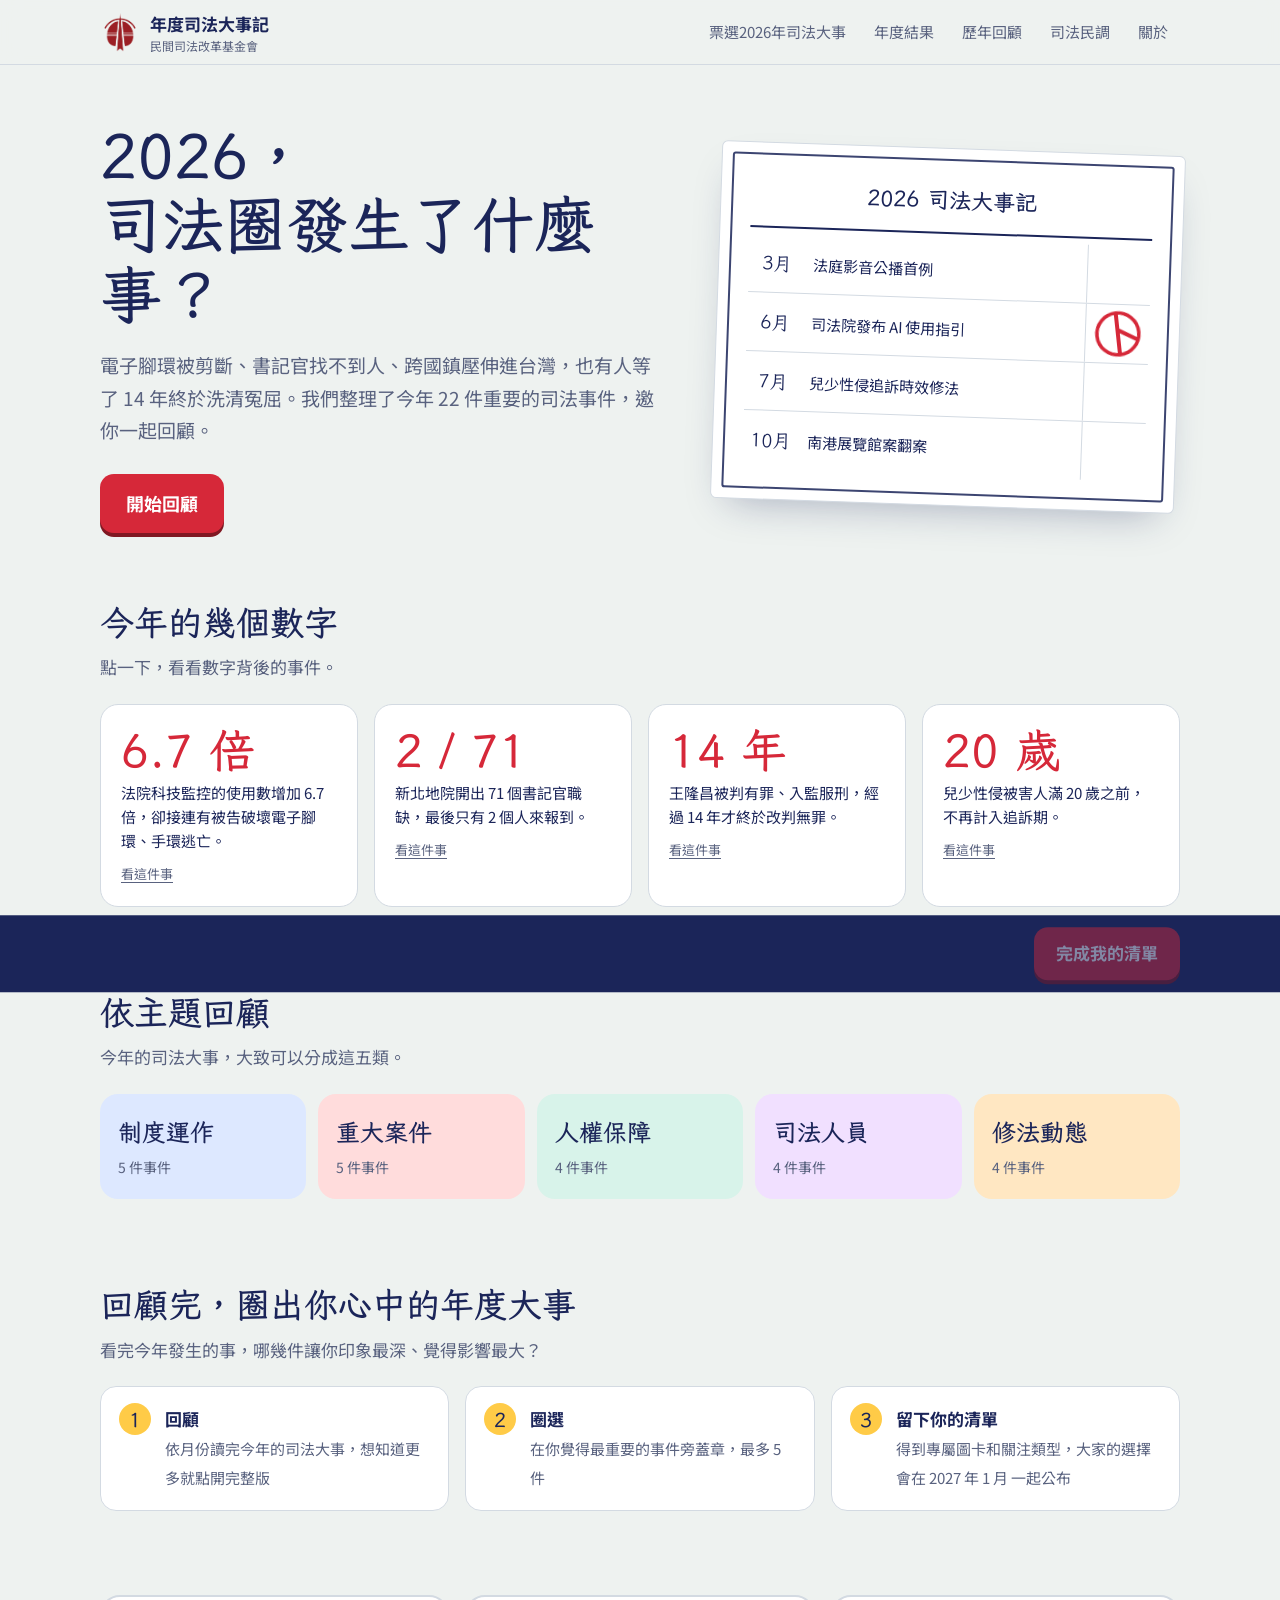
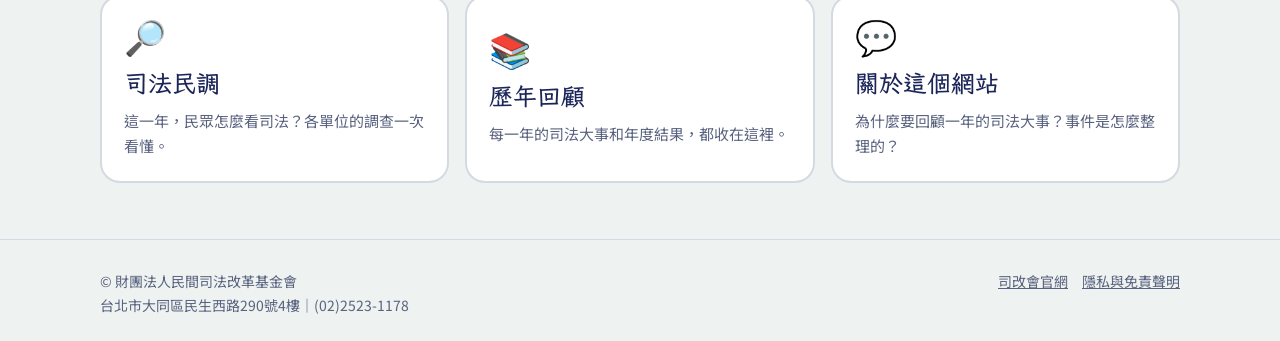
==== commit 0e5ccf16: "更新中正大學民調頁面" ====
--- a/index.html
+++ b/index.html
@@ -41,7 +41,7 @@
 </script>
 <link rel="preconnect" href="https://fonts.googleapis.com">
 <link rel="preconnect" href="https://fonts.gstatic.com" crossorigin>
-<link href="https://fonts.googleapis.com/css2?family=LXGW+WenKai+TC:wght@400;700&family=Noto+Sans+TC:wght@400;500;700&display=swap" rel="stylesheet">
+<link href="https://fonts.googleapis.com/css2?family=Inter:wght@400;500;600;700&family=LXGW+WenKai+TC:wght@400;700&family=Noto+Sans+TC:wght@400;500;700&display=swap" rel="stylesheet">
 <link rel="stylesheet" href="assets/style.css">
 </head>
 <body data-page="home">
@@ -53,6 +53,8 @@
 <script src="assets/config.js"></script>
 <script src="data/events.js"></script>
 <script src="data/polls.js"></script>
+<script src="data/ccu-survey.js"></script>
+<script src="assets/ccu-survey.js"></script>
 <script src="assets/app.js"></script>
 </body>
 </html>
--- a/assets/style.css
+++ b/assets/style.css
@@ -29,7 +29,7 @@
 .topbar{position:sticky;top:env(safe-area-inset-top,0px);z-index:20;background:color-mix(in srgb,var(--bg) 88%,transparent);backdrop-filter:blur(10px);border-bottom:1px solid var(--line)}
 .topbar .wrap{display:flex;align-items:center;gap:16px;height:64px}
 .brand{display:flex;align-items:center;gap:10px;text-decoration:none;font-weight:700;white-space:nowrap}
-.brand svg{width:34px;height:34px;flex:none}
+.brand-logo{width:auto;height:40px;max-width:150px;object-fit:contain;flex:none}
 .brand small{display:block;font-weight:400;font-size:12px;color:var(--muted);line-height:1.2}
 .nav{display:flex;gap:4px;margin-left:auto;overflow-x:auto;scrollbar-width:none}
 .nav::-webkit-scrollbar{display:none}
@@ -224,9 +224,6 @@
 .split .yes{background:var(--mint)} .split .no{background:var(--stamp)}
 .split-legend{display:flex;justify-content:space-between;font-size:15px}
 .split-legend b{font-family:var(--font-hand);font-size:24px}
-.explain{background:var(--ink);color:var(--bg);border-radius:22px;padding:28px}
-.explain h2{font-family:var(--font-hand);font-size:30px;margin:0 0 12px}
-.explain p{margin:0 0 12px;opacity:.9;max-width:52em}
 
 /* ===== 關於 ===== */
 .about{display:grid;grid-template-columns:1.2fr .8fr;gap:28px;align-items:start}
@@ -251,6 +248,10 @@
 dialog h2{font-size:23px;line-height:1.5;margin:10px 40px 14px 0}
 dialog .full{white-space:pre-line;line-height:1.9;margin:0 0 20px}
 dialog .draft-note{font-size:14px;color:var(--muted);border-left:3px solid var(--sun);padding-left:10px;margin:0 0 20px}
+.email-field{display:block;font-weight:700;margin:8px 0 6px}
+.email-input{display:block;width:100%;padding:12px 14px;border:2px solid var(--line);border-radius:10px;background:var(--surface-2);color:var(--ink);font:inherit}
+.email-input:focus{border-color:var(--ink);outline:3px solid var(--sun);outline-offset:1px}
+.email-hint{margin:6px 0 18px;color:var(--muted);font-size:14px;line-height:1.5}
 .news{list-style:none;padding:0;margin:0 0 22px;display:grid;gap:8px}
 .news li{display:grid;grid-template-columns:auto 1fr;gap:2px 12px;padding:10px 12px;background:var(--surface-2);border-radius:10px;font-size:15px}
 .news .d{color:var(--muted);font-variant-numeric:tabular-nums}
@@ -288,6 +289,7 @@
   .nav{padding-right:28px;-webkit-mask-image:linear-gradient(to right,#000 calc(100% - 28px),transparent);mask-image:linear-gradient(to right,#000 calc(100% - 28px),transparent)}
   .ev-pick .ring,.ev-pick .stamp-svg{width:54px;height:54px}
   .brand small{display:none}
+  .brand-logo{max-width:120px;height:34px}
   .brand span{display:none}
   .tray-slots{gap:5px}
   .tray-slot{width:30px;height:30px}
@@ -328,6 +330,12 @@
 .d-meta{display:flex;flex-wrap:wrap;align-items:center;gap:10px;font-size:15px;color:var(--muted)}
 .d-title{font-size:26px!important;line-height:1.45!important;margin:10px 40px 18px 0!important}
 .d-pic{margin:0 0 22px}
+.explain{margin:0;max-width:52em;padding:2px 0 2px 14px;border-left:3px solid var(--line);font-size:15px;line-height:1.75;color:var(--muted)}
+.explain b{color:var(--ink);font-weight:700}
+.pic-wrap{position:relative;display:block}
+.pic-credit{position:absolute;right:8px;bottom:8px;font-size:11px;line-height:1;padding:4px 6px;border-radius:6px;background:rgba(27,37,89,.72);color:#fff;pointer-events:none}
+.pic-source{margin:6px 0 0;font-size:13px;color:var(--muted);text-align:right}
+.pic-source a{color:inherit}
 .d-sec{font-family:var(--font-hand);font-size:22px;margin:26px 0 12px;padding-bottom:6px;border-bottom:2px solid var(--ink)}
 .full{line-height:1.95;font-size:16.5px;margin:0}
 .tl{list-style:none;margin:0;padding:0 0 0 22px;position:relative}
@@ -416,3 +424,79 @@
   .ev.repeat.noimg{grid-template-columns:1fr 72px}
   .ev.repeat.noimg .ev-body{padding-left:12px}
 }
+
+/* ===== 中正大學歷年調查專頁 ===== */
+.ccu-title{margin-top:18px;max-width:19em}
+.ccu-section{padding:20px 0 28px;scroll-margin-top:90px}
+.ccu-entry{margin-bottom:22px;display:grid;grid-template-columns:1fr 1fr;gap:24px;align-items:center}
+.ccu-entry>div{min-width:0}
+.ccu-preview h4{font-size:16px;margin:0 0 10px}
+.ccu-chart{width:100%;height:auto;display:block;overflow:hidden}
+.ccu-source-method{margin-top:28px;border-top:1px solid var(--line);padding-top:12px;scroll-margin-top:90px}
+.ccu-chart text{fill:var(--muted);font-size:11px;font-family:var(--font-body)}
+.ccu-chart .ccu-value{fill:var(--ink);font-size:12px;font-weight:700;paint-order:stroke;stroke:var(--surface);stroke-width:3px;stroke-linejoin:round}
+.ccu-entry h3{margin-top:0}
+.ccu-poll{min-width:0;border-top:4px solid var(--chart-color)}
+.ccu-poll h3,.ccu-preview h4{color:var(--chart-color)}
+.ccu-latest{display:flex;flex-wrap:wrap;align-items:baseline;gap:4px 12px;margin:16px 0 18px;padding:10px 14px;background:var(--surface-2);border:1px solid var(--line);border-radius:10px;color:var(--ink);font-variant-numeric:tabular-nums;line-height:1.5}
+.ccu-latest strong{font-size:22px;font-weight:700;white-space:nowrap}
+.ccu-latest span{font-size:16px;font-weight:500}
+.ccu-latest .ccu-latest-note{font-size:14px}
+.ccu-poll .ccu-chart{overflow:hidden;display:block}
+.ccu-point{cursor:pointer;outline:none;touch-action:manipulation}
+.ccu-point[aria-pressed="true"] .ccu-dot{stroke:var(--ink);stroke-width:3}
+.ccu-point:focus-visible .ccu-dot{stroke:var(--ink);stroke-width:4;r:8}
+.ccu-table-scroll{max-width:100%;overflow-x:auto;-webkit-overflow-scrolling:touch}
+.ccu-table{width:100%;border-collapse:collapse;font-size:14px;text-align:left}
+.ccu-table caption{text-align:left;padding:12px 0;font-weight:700}
+.ccu-table th,.ccu-table td{border-bottom:1px solid var(--line);padding:10px 12px;vertical-align:top}
+.ccu-table thead{background:var(--surface-2)}
+.ccu-table th[scope="row"]{white-space:nowrap}
+.ccu-notice{padding:16px;border-left:4px solid var(--jrf);background:var(--surface-2);scroll-margin-top:90px;margin-top:20px!important}
+.ccu-source-list{padding-left:1.4em}
+.ccu-source-list li{margin-bottom:10px;overflow-wrap:anywhere}
+@media(max-width:720px){
+  .ccu-entry{grid-template-columns:1fr}
+}
+@media(max-width:420px){
+  .ccu-poll{padding:16px}
+  .ccu-chart text{font-size:14px}
+  .ccu-section .card{padding:20px}
+}
+
+.ccu-legend{list-style:none;padding:0;margin:16px 0;font-size:13px}
+.ccu-legend li{display:flex;align-items:baseline;gap:8px;margin:6px 0}
+.poll .ccu-legend svg{width:30px;height:12px;flex:none;margin:0}
+
+/* 六項調查共用圖卡。 */
+.poll.ccu-safety{
+  --safety-accent:#2F5BD3;--safety-ink:#1B2433;--safety-muted:#5B6577;
+  --safety-grid:#E6E9EF;
+  width:100%;min-width:0;
+  padding:24px;border:1px solid #E3E7EE;border-top:4px solid var(--safety-accent);border-radius:20px;background:#fff;
+  display:flex;flex-direction:column;gap:12px;color:var(--safety-ink);
+  font-family:Inter,'Noto Sans TC',system-ui,sans-serif;font-variant-numeric:tabular-nums;
+}
+.ccu-safety h2{margin:0;font-size:20px;font-weight:700;line-height:1.4;color:var(--safety-accent)}
+.ccu-safety-headline{display:flex;flex-wrap:wrap;align-items:flex-end;gap:20px}
+.ccu-safety-number{font-size:44px;font-weight:700;line-height:1;letter-spacing:-.02em;color:var(--safety-accent)}
+.ccu-safety-number>span{font-size:24px;font-weight:600;margin-left:2px}
+.ccu-safety-context{display:flex;flex-direction:column;align-items:flex-start;gap:6px;padding-bottom:4px;font-size:14px;line-height:1.5;color:var(--safety-muted)}
+.ccu-safety-chip{display:inline-flex;align-items:center;gap:4px;padding:3px 10px;border-radius:999px;background:#FDF1E7;color:#A84A0C;font-size:13px;font-weight:600;white-space:nowrap}
+.ccu-safety-chip svg{width:12px;height:12px;margin:0;flex:none}
+.ccu-safety-plot{margin-top:0;overflow-x:auto;width:100%}
+.ccu-safety-chart{display:block;width:100%;min-width:0;height:auto;margin:0;overflow:hidden}
+.ccu-safety-chart text{font-family:inherit;fill:var(--safety-muted);font-size:12px;font-weight:400}
+.ccu-safety-chart .safety-label-latest{font-size:14px;font-weight:700;fill:var(--safety-accent)}
+.ccu-safety-chart .safety-year-latest{font-size:18px;font-weight:700;fill:var(--safety-accent)}
+@media(max-width:720px){
+  .poll.ccu-safety{padding:24px;min-height:0}
+}
+
+.ccu-safety-year{font-size:21px;color:var(--safety-accent)}
+
+.ccu-safety .ccu-legend{margin:0;font-size:12px}
+.ccu-preview .ccu-safety-chart{margin:0}
+
+/* 最後繪製標籤，白色描邊保護字形，避免格線或其他序列穿過數字。 */
+.ccu-safety-chart .safety-label{paint-order:stroke;stroke:#fff;stroke-width:4px;stroke-linejoin:round}
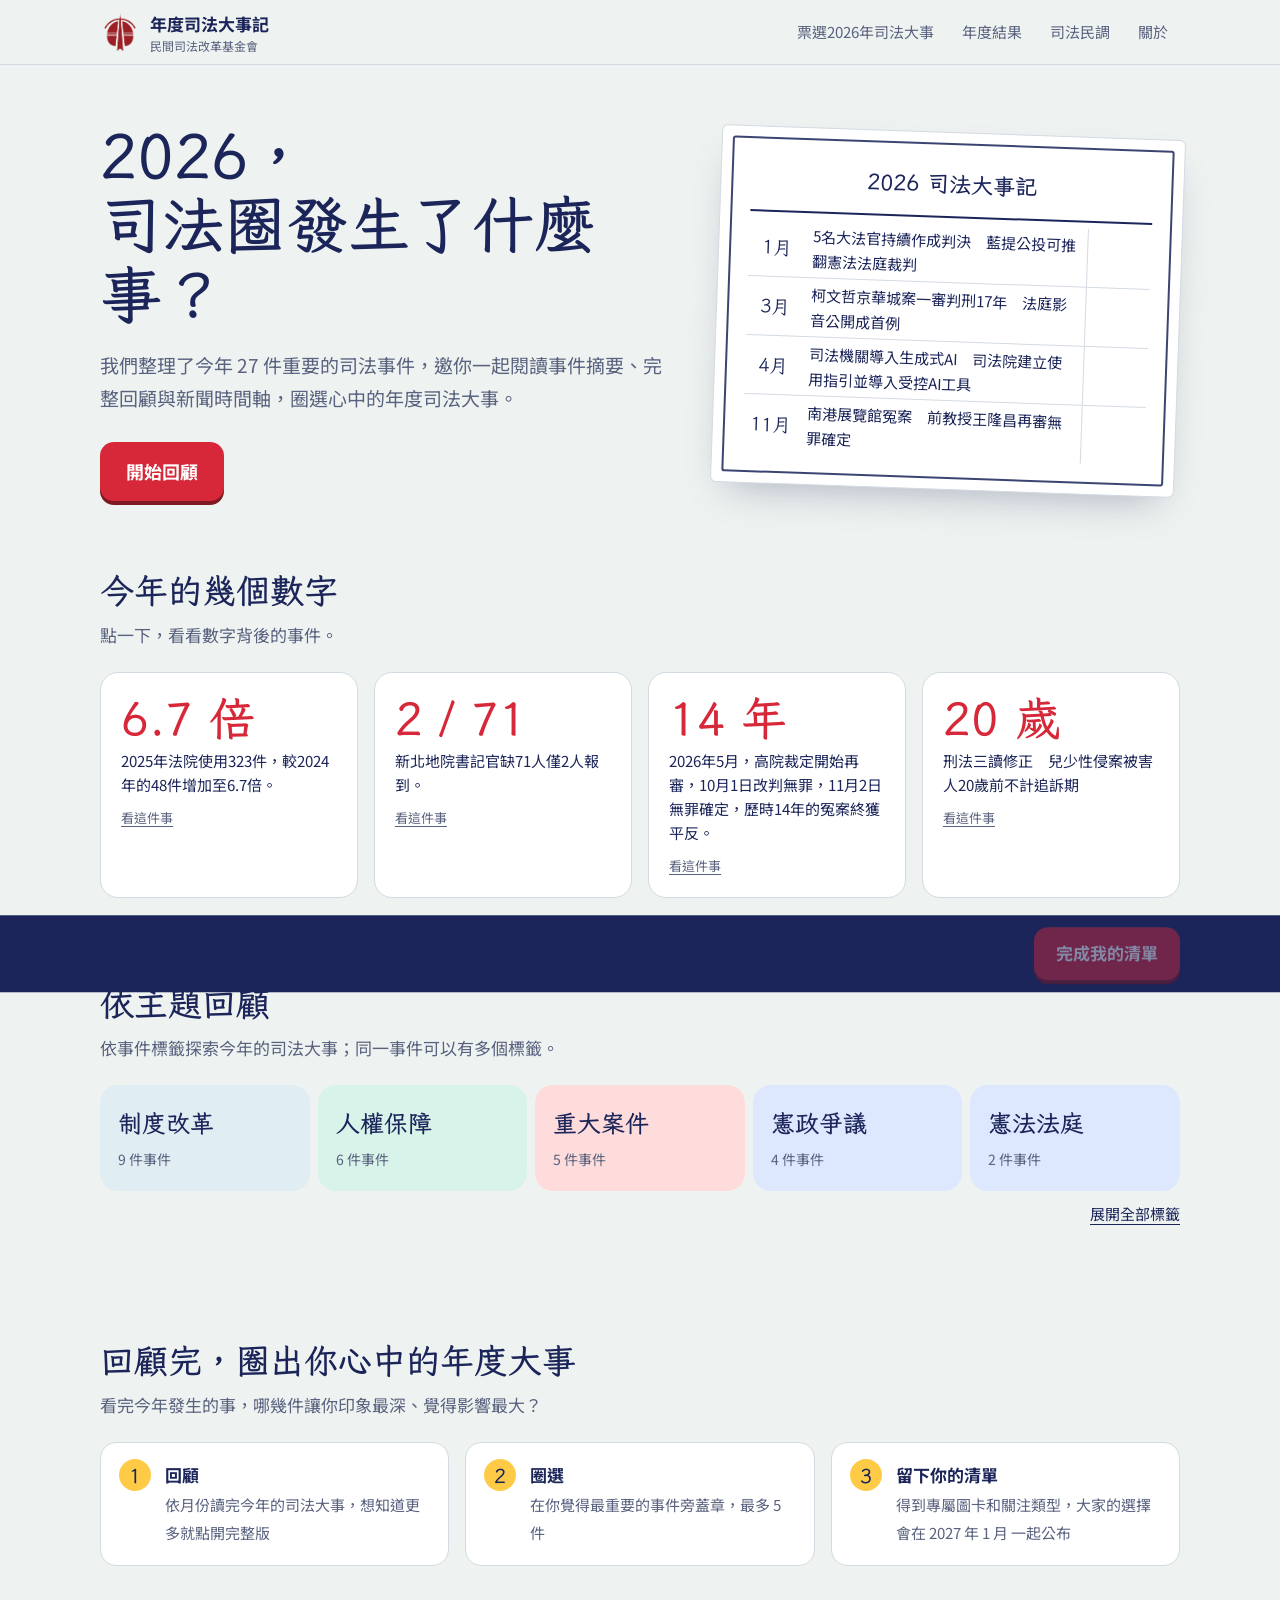
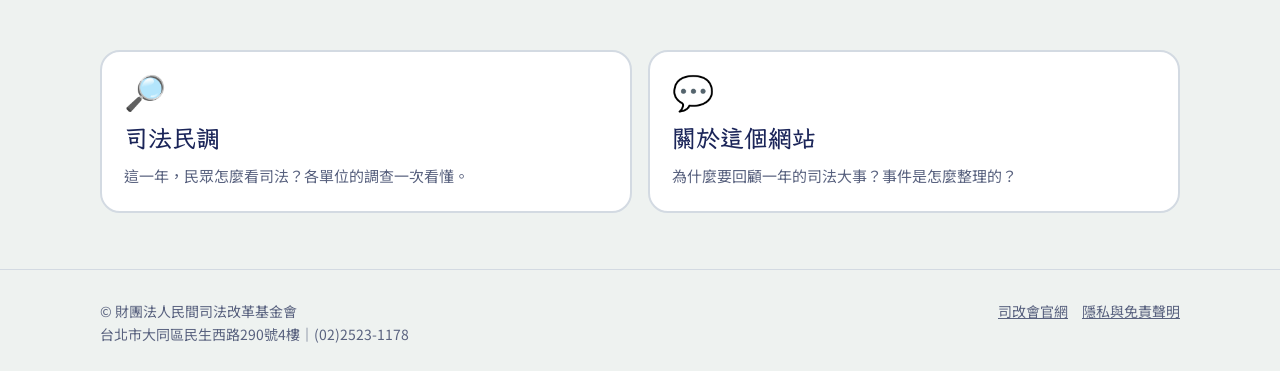
==== commit fa5dddff: "更新投票事件葉面" ====
--- a/index.html
+++ b/index.html
@@ -52,9 +52,17 @@
 </div></noscript>
 <script src="assets/config.js"></script>
 <script src="data/events.js"></script>
+<script src="assets/event-topics.js"></script>
 <script src="data/polls.js"></script>
 <script src="data/ccu-survey.js"></script>
+<script src="assets/survey-charts.js"></script>
 <script src="assets/ccu-survey.js"></script>
+<script src="data/gvm-survey.js"></script>
+<script src="assets/gvm-survey.js"></script>
+<script src="data/judicial-yuan-survey.js"></script>
+<script src="assets/judicial-yuan-survey.js"></script>
+<script src="data/tadels-survey.js"></script>
+<script src="assets/tadels-survey.js"></script>
 <script src="assets/app.js"></script>
 </body>
 </html>
--- a/assets/style.css
+++ b/assets/style.css
@@ -51,6 +51,8 @@
 .btn-primary{background:var(--stamp);color:#fff;box-shadow:0 4px 0 color-mix(in srgb,var(--stamp) 60%,#000)}
 .btn-primary:active{box-shadow:0 2px 0 color-mix(in srgb,var(--stamp) 60%,#000)}
 .btn-ghost{background:var(--surface);border:2px solid var(--ink);color:var(--ink)}
+.btn-dark{background:var(--ink);color:#fff}
+.btn-dark:hover{background:color-mix(in srgb,var(--ink) 80%,#000)}
 .btn-small{padding:9px 16px;font-size:15px;border-radius:10px}
 .btn[disabled]{opacity:.45;cursor:not-allowed;transform:none}
 
@@ -81,7 +83,7 @@
 .how b{display:block}
 .how span{color:var(--muted);font-size:15px}
 
-.doors{display:grid;grid-template-columns:repeat(3,1fr);gap:16px}
+.doors{display:grid;grid-template-columns:repeat(2,1fr);gap:16px}
 .door{display:block;text-decoration:none;background:var(--surface);border:2px solid var(--line);border-radius:20px;padding:22px;transition:border-color .2s}
 .door:hover{border-color:var(--ink)}
 .door .ico{font-size:34px;line-height:1}
@@ -104,11 +106,13 @@
 .ev{display:grid;grid-template-columns:240px 1fr 104px;grid-template-areas:"img body pick";background:var(--surface);border:2px solid var(--line);border-radius:18px;overflow:hidden;transition:border-color .2s}
 .ev.picked{border-color:var(--stamp)}
 .ev-body{grid-area:body;padding:20px 22px 20px 0}
-.ev-img-btn{grid-area:img;border:0;background:none;padding:20px;align-self:start}
+.ev-image{grid-area:img;padding:20px;min-width:0;align-self:start}
+.ev-img-btn{display:block;width:100%;border:0;background:none;padding:0}
 .ev-pick{grid-area:pick}
 .ev-top{display:flex;flex-wrap:wrap;align-items:center;gap:10px;margin-bottom:6px;font-size:14px;color:var(--muted)}
 .tag{padding:2px 10px;border-radius:999px;font-size:13px;color:var(--ink)}
-.t-制度運作{background:var(--tag-a)} .t-修法動態{background:var(--tag-b)} .t-人權保障{background:var(--tag-c)} .t-司法人員{background:var(--tag-d)} .t-重大案件{background:var(--tag-e)}
+.t-tone-0{background:#DDE8FF} .t-tone-1{background:#FFE7C2} .t-tone-2{background:#D8F3EA}
+.t-tone-3{background:#F1E0FF} .t-tone-4{background:#E0EDF2} .t-tone-5{background:#FFF0B8} .t-tone-6{background:#FFDCDC}
 .ev h3{font-size:20px;line-height:1.5;margin:0 0 8px}
 .sum{margin:0 0 14px;color:var(--muted);font-size:16px;line-height:1.85;max-width:46em}
 .sum p,.full p{margin:0 0 1em;text-indent:2em}
@@ -132,16 +136,22 @@
 .fig b{display:block;font-family:var(--font-hand);font-size:46px;line-height:1.1;color:var(--stamp);margin-bottom:6px}
 .fig span{display:block;font-size:15px;color:var(--ink);line-height:1.6}
 .fig small{display:block;margin-top:10px;font-size:13px;color:var(--muted);text-decoration:underline;text-underline-offset:3px}
-.topics{display:grid;grid-template-columns:repeat(5,1fr);gap:12px}
+.topics{display:grid;grid-template-columns:repeat(auto-fit,minmax(180px,1fr));gap:12px}
 .topic{border:0;border-radius:18px;padding:18px;text-align:left;color:var(--ink)}
 .topic b{display:block;font-family:var(--font-hand);font-size:24px}
 .topic span{font-size:14px;color:var(--muted)}
+.tag-options{display:grid;grid-template-columns:repeat(5,minmax(0,1fr));gap:8px;margin-bottom:10px}
+.tag-options:not(.expanded)>:nth-child(n+6){display:none}
+.tag-options .chip{padding:7px 10px;overflow-wrap:anywhere}
+.tag-toggle-row{display:flex;justify-content:flex-end;margin:0 0 28px}
 
 .tray{position:fixed;left:0;right:0;bottom:0;z-index:25;background:var(--ink);color:var(--bg);padding:12px 0 calc(12px + env(safe-area-inset-bottom,0px));transition:transform .3s}
 .tray.hide{transform:translateY(120%)}
 .tray .wrap{display:flex;align-items:center;gap:16px}
 .tray-slots{display:flex;flex-wrap:wrap;gap:8px;align-items:center}
 .tray-slot{width:38px;height:38px;border-radius:50%;border:2px dashed color-mix(in srgb,var(--bg) 50%,transparent);display:grid;place-items:center}
+.tray-slot.available{border-style:solid;border-color:color-mix(in srgb,var(--sun) 78%,var(--bg));background:color-mix(in srgb,var(--sun) 12%,transparent)}
+.tray-slot.preview{opacity:.42}
 .tray-slot.on{border:0;background:var(--surface)}
 .tray-slot .stamp-svg{width:34px;height:34px;transform:rotate(-8deg)}
 .tray-text{font-size:15px;line-height:1.4;flex:1;min-width:0}
@@ -177,6 +187,9 @@
 .persona h3{font-family:var(--font-hand);font-size:32px;margin:2px 0 6px}
 .persona p{margin:0 0 14px;opacity:.88}
 .persona .small{font-size:14px;opacity:.7;margin:0}
+.persona-topics{display:flex;flex-wrap:wrap;gap:8px;margin:0 0 12px}
+.persona-topics span{border:1px solid rgba(255,255,255,.45);border-radius:999px;padding:3px 10px;font-size:13px}
+.persona .persona-note{font-size:13px;opacity:.7}
 .persona .acts{display:flex;flex-wrap:wrap;gap:10px}
 .persona .btn-ghost{background:transparent;border-color:var(--bg);color:var(--bg)}
 .persona .btn-primary{box-shadow:none}
@@ -299,6 +312,9 @@
   .persona{grid-template-columns:1fr;text-align:center}
   .persona .emoji{margin:0 auto}
   .persona .acts{justify-content:center}
+  .persona-topics{justify-content:center}
+  .poll-directory-grid{grid-template-columns:1fr}
+  .poll-directory-card{min-height:0}
 }
 @media (prefers-reduced-motion: reduce){
   *,*::before,*::after{animation:none!important;transition:none!important}
@@ -320,6 +336,11 @@
 
 /* 圖片與預留框 */
 .pic{display:block;width:100%;aspect-ratio:3/2;object-fit:cover;border-radius:12px;background:var(--surface-2)}
+.pic.ratio-original{height:auto;aspect-ratio:auto;object-fit:contain}
+.pic.ratio-2-3,.pic-ph.ratio-2-3{aspect-ratio:2/3}
+.pic.ratio-4-5,.pic-ph.ratio-4-5{aspect-ratio:4/5}
+.pic.ratio-5-4,.pic-ph.ratio-5-4{aspect-ratio:5/4}
+.pic.ratio-9-16,.pic-ph.ratio-9-16{aspect-ratio:9/16}
 .pic-ph{display:grid;place-items:center;text-align:center;width:100%;aspect-ratio:3/2;border-radius:12px;border:2px dashed var(--line);
   background:repeating-linear-gradient(135deg,var(--surface-2) 0 12px,var(--surface) 12px 24px);color:var(--muted);font-size:13px;line-height:1.5;padding:8px}
 .pic-ph b{display:block;font-size:22px;opacity:.6}
@@ -329,13 +350,34 @@
 dialog{max-width:760px}
 .d-meta{display:flex;flex-wrap:wrap;align-items:center;gap:10px;font-size:15px;color:var(--muted)}
 .d-title{font-size:26px!important;line-height:1.45!important;margin:10px 40px 18px 0!important}
-.d-pic{margin:0 0 22px}
+.d-pic{position:relative;width:fit-content;max-width:100%;margin:0 auto 22px}
+.d-pic .pic{width:auto;max-width:100%;height:auto;max-height:450px;aspect-ratio:auto;object-fit:contain}
+.d-pic .pic-source{position:absolute;right:8px;bottom:8px;max-width:calc(100% - 16px);margin:0}
+.d-pic .source-tag{background:rgba(27,37,89,.85);border-color:transparent;color:#fff}
 .explain{margin:0;max-width:52em;padding:2px 0 2px 14px;border-left:3px solid var(--line);font-size:15px;line-height:1.75;color:var(--muted)}
 .explain b{color:var(--ink);font-weight:700}
-.pic-wrap{position:relative;display:block}
-.pic-credit{position:absolute;right:8px;bottom:8px;font-size:11px;line-height:1;padding:4px 6px;border-radius:6px;background:rgba(27,37,89,.72);color:#fff;pointer-events:none}
-.pic-source{margin:6px 0 0;font-size:13px;color:var(--muted);text-align:right}
+.polls-intro{max-width:40em;color:var(--muted);font-size:18px;line-height:1.85}
+.polls-intro p,.polls-copy p{margin:0 0 1em}
+.polls-intro p:last-child,.polls-copy p:last-child{margin-bottom:0}
+.polls-reading{padding-top:20px;padding-bottom:34px}
+.polls-copy{max-width:40em;color:var(--muted);font-size:17px;line-height:1.85}
+.polls-directory{padding-top:22px}
+.poll-directory-grid{display:grid;grid-template-columns:repeat(2,1fr);gap:18px}
+.poll-directory-card{background:var(--surface);border:1px solid var(--line);border-radius:18px;padding:22px 24px;text-decoration:none;display:flex;flex-direction:column;min-height:250px;transition:border-color .2s,transform .15s,box-shadow .2s}
+.poll-directory-card:hover{border-color:var(--ink);transform:translateY(-2px);box-shadow:0 10px 24px -18px rgba(27,37,89,.45)}
+.poll-directory-card:active{transform:translateY(1px)}
+.poll-directory-card:focus-visible{border-color:var(--ink)}
+.poll-directory-meta{color:var(--muted);font-size:14px;line-height:1.5}
+.poll-directory-card h3{font-family:var(--font-hand);font-size:24px;line-height:1.4;margin:8px 0 8px}
+.poll-directory-card p{color:var(--muted);font-size:16px;line-height:1.7;margin:0}
+.poll-directory-bottom{display:flex;justify-content:space-between;align-items:baseline;gap:12px;margin-top:auto;padding-top:22px}
+.poll-directory-count{color:var(--muted);font-size:14px}
+.poll-directory-link{font-size:15px;font-weight:700;text-decoration:underline;text-underline-offset:4px;white-space:nowrap}
+.polls-maintenance{color:var(--muted);font-size:14px;line-height:1.7;margin:26px 0 0}
+.pic-source{margin:6px 0 0;font-size:13px;color:var(--muted);text-align:right;overflow-wrap:anywhere}
 .pic-source a{color:inherit}
+.source-tag{display:inline-block;max-width:100%;padding:3px 8px;border:1px solid var(--line);border-radius:6px;background:var(--surface-2);font-size:12px;line-height:1.6;text-align:left;text-decoration:none}
+a.source-tag:hover{text-decoration:underline;text-underline-offset:3px}
 .d-sec{font-family:var(--font-hand);font-size:22px;margin:26px 0 12px;padding-bottom:6px;border-bottom:2px solid var(--ink)}
 .full{line-height:1.95;font-size:16.5px;margin:0}
 .tl{list-style:none;margin:0;padding:0 0 0 22px;position:relative}
@@ -351,7 +393,6 @@
 .tl li.key a{background:var(--stamp-soft)}
 .tl li.key .h{font-weight:700;color:var(--stamp);text-decoration-color:color-mix(in srgb,var(--stamp) 40%,transparent)}
 .tl li.key .when{color:var(--stamp);font-weight:700}
-.keytag{display:inline-block;font-size:12px;background:var(--stamp);color:#fff;padding:0 7px;border-radius:4px;margin-left:8px;font-weight:700}
 .dup{font-size:13px;color:var(--stamp);background:var(--stamp-soft);padding:2px 8px;border-radius:6px}
 .nlist{list-style:none;margin:0;padding:0;display:grid;gap:8px}
 .nlist a{display:grid;grid-template-columns:7.8em 1fr;gap:4px 12px;align-items:start;padding:12px 14px;border-radius:12px;background:var(--surface-2);text-decoration:none}
@@ -361,7 +402,7 @@
 .nlist .d{font-size:13px;color:var(--muted)}
 @media (max-width:720px){
   .ev{grid-template-columns:1fr 82px;grid-template-areas:"img img" "body pick"}
-  .ev-img-btn{padding:14px 14px 0}
+  .ev-image{padding:14px 14px 0}
   .ev-body{padding:16px}
   .d-title{font-size:22px!important}
 }
@@ -390,19 +431,27 @@
 
 /* 重複出現的事件：精簡灰階卡 */
 .ev.repeat{background:#E4E7EC;border-color:#CDD2DA;grid-template-columns:160px 1fr 104px}
-.ev.repeat .ev-img-btn{padding:14px}
+.ev.repeat .ev-image{padding:14px}
 .ev.repeat .pic,.ev.repeat .pic-ph{filter:grayscale(1);opacity:.75}
 .ev.repeat .pic-ph{font-size:12px}
 .ev.repeat .ev-body{padding:14px 18px 14px 0;align-self:center}
-.ev.repeat .ev-top{margin-bottom:2px}
-.ev.repeat h3{font-size:17px;margin:0}
-.ev.repeat h3 .more{color:#4A5168}
+.ev.repeat h3{font-size:17px;margin:0 0 6px}
+.repeat-date{font-size:14px;font-weight:400;color:var(--muted);white-space:nowrap;margin-right:8px}
+.repeat-news{display:inline;border:0;background:none;padding:0;font:inherit;color:var(--ink);text-align:left;text-decoration:none}
+.repeat-news:hover{text-decoration:underline;text-underline-offset:3px}
+.news-source{display:inline-block;border-radius:5px;padding:2px 8px;font-size:12px;white-space:nowrap;vertical-align:middle;margin-right:4px}
+.repeat-subtitle{margin:10px 0 0}
+.repeat-review{display:grid;grid-template-columns:max-content minmax(0,1fr);align-items:baseline;width:100%;background:transparent;border:0;border-left:2px solid #A8AFBB;padding:4px 0 4px 10px;text-align:left;color:#4A5168;font-size:14px;line-height:1.6}
+.repeat-review b{white-space:nowrap}
+.repeat-event-title{overflow-wrap:anywhere}
+.repeat-review:hover{color:var(--ink);border-left-color:var(--ink)}
+.repeat-review:hover .repeat-event-title{text-decoration:underline;text-underline-offset:3px}
 .ev.repeat .ev-pick{background:#D9DDE3;padding-top:14px;justify-content:center}
 .ev.repeat.picked{border-color:var(--stamp)}
 .ev.repeat.picked .ev-pick{background:var(--stamp-soft)}
 @media (max-width:720px){
   .ev.repeat{grid-template-columns:96px 1fr 72px;grid-template-areas:"img body pick"}
-  .ev.repeat .ev-img-btn{padding:10px}
+  .ev.repeat .ev-image{padding:10px}
   .ev.repeat .ev-body{padding:10px 8px 10px 0}
   .ev.repeat .ev-pick .ring,.ev.repeat .ev-pick .stamp-svg{width:44px;height:44px}
 }
@@ -455,6 +504,23 @@
 .ccu-notice{padding:16px;border-left:4px solid var(--jrf);background:var(--surface-2);scroll-margin-top:90px;margin-top:20px!important}
 .ccu-source-list{padding-left:1.4em}
 .ccu-source-list li{margin-bottom:10px;overflow-wrap:anywhere}
+.tadels-grid{grid-template-columns:repeat(2,1fr)}
+.tadels-card{scroll-margin-top:90px}
+.tadels-series-label{margin:0 0 12px;line-height:1.6}
+.tadels-table-scroll{max-width:100%;overflow-x:auto;-webkit-overflow-scrolling:touch}
+.tadels-table{margin-top:12px}
+.tadels-table caption{font-size:14px}
+.tadels-details{margin-top:16px;padding-top:14px;border-top:1px solid var(--line)}
+.tadels-details-body{margin-top:14px}
+.tadels-detail-content{padding:4px 0 12px}
+.tadels-point-detail{margin-top:14px;padding:14px 16px;background:var(--surface-2);border-left:4px solid var(--safety-accent);line-height:1.7}
+.tadels-point-detail .tadels-table{margin-top:8px}
+.tadels-note{margin:12px 0 0!important}
+.tadels-card .gvm-point{cursor:pointer;outline:none}
+.tadels-card .gvm-point[aria-pressed="true"] .gvm-dot{stroke:var(--ink);stroke-width:3}
+.tadels-card .gvm-point:focus-visible .gvm-dot{stroke:var(--ink);stroke-width:4}
+.tadels-card .ccu-safety-chart{min-height:230px}
+@media (max-width:700px){.tadels-card{padding:16px}.tadels-card .ccu-safety-number{font-size:38px}.tadels-methods{overflow-x:auto}.tadels-methods .ccu-table{min-width:680px}}
 @media(max-width:720px){
   .ccu-entry{grid-template-columns:1fr}
 }
@@ -500,3 +566,33 @@
 
 /* 最後繪製標籤，白色描邊保護字形，避免格線或其他序列穿過數字。 */
 .ccu-safety-chart .safety-label{paint-order:stroke;stroke:#fff;stroke-width:4px;stroke-linejoin:round}
+
+/* 遠見臺灣社會信任調查；樣式限於新頁元件。 */
+.gvm-chart-wrap{position:relative;min-width:0;width:100%}
+.gvm-point{cursor:pointer;touch-action:manipulation}
+.gvm-point:focus-visible{outline:none}
+.gvm-point:focus-visible .gvm-dot,.gvm-point:hover .gvm-dot{stroke:var(--safety-ink);stroke-width:3px;r:6px}
+.gvm-tooltip{position:absolute;transform:translateX(-50%);max-width:100%;padding:5px 9px;background:var(--ink);color:#fff;border-radius:8px;pointer-events:none;font-size:13px;white-space:nowrap;font-variant-numeric:tabular-nums;box-shadow:0 2px 8px #1b255922}
+.gvm-tooltip[hidden]{display:none}
+.gvm-data-note{border-left:3px solid var(--jrf);padding:12px 18px;margin:0;background:var(--surface-2);border-radius:0 12px 12px 0}
+.gvm-source-note{font-size:14px;color:var(--muted);margin:4px 0 16px}
+.gvm-entry{margin-bottom:22px}
+.gvm-entry h3{margin-top:0}
+@media(max-width:480px){
+  .poll.gvm-trust-card{padding:16px}
+  .gvm-chart .safety-axis{font-size:16px}
+}
+
+.gvm-trust-card .ccu-safety-plot,.gvm-entry .ccu-safety-plot{position:relative}
+
+/* 司法院調查沿用共用圖卡；提示列出原報告正、負向合計。 */
+.judicial-audience{margin-top:28px}
+body[data-page="judicial-yuan-survey"] .ccu-safety-plot,.judicial-yuan-entry .ccu-safety-plot{position:relative}
+body[data-page="judicial-yuan-survey"] .gvm-tooltip,.judicial-yuan-entry .gvm-tooltip{white-space:pre;line-height:1.6;text-align:left}
+body[data-page="judicial-yuan-survey"] .safety-label-layer,.judicial-yuan-entry .safety-label-layer{pointer-events:none}
+/* 僅司法院原始回答提示：六個選項及樣本數；避免高浮層被繪圖容器裁切。 */
+body[data-page="judicial-yuan-survey"] .ccu-safety-plot,.judicial-yuan-entry .ccu-safety-plot{overflow:visible}
+body[data-page="judicial-yuan-survey"] .gvm-tooltip,.judicial-yuan-entry .gvm-tooltip{z-index:5;width:max-content;white-space:normal}
+.judicial-tooltip-distribution{display:grid;grid-template-columns:minmax(0,1fr) max-content;gap:2px 16px;margin:6px 0 0}
+.judicial-tooltip-distribution dt,.judicial-tooltip-distribution dd{margin:0;white-space:nowrap}
+.judicial-tooltip-distribution dd{text-align:right;font-variant-numeric:tabular-nums}
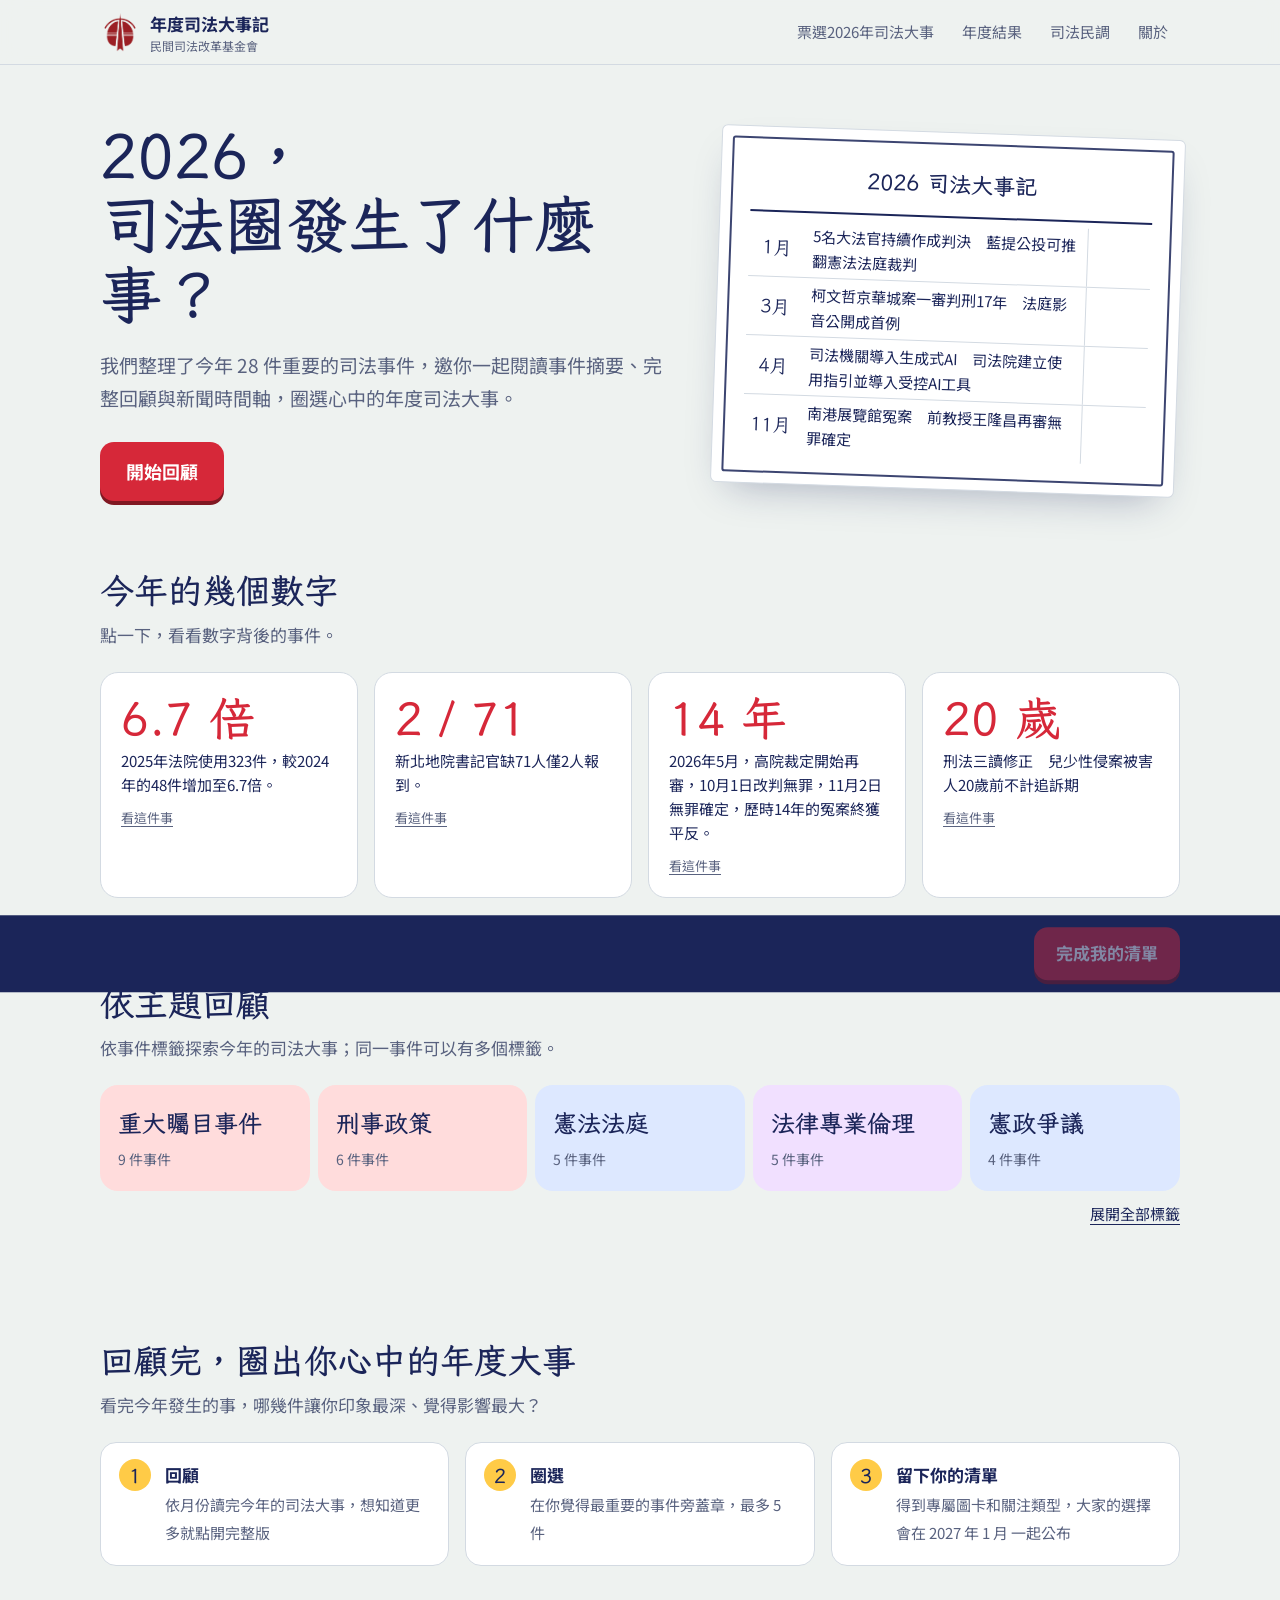
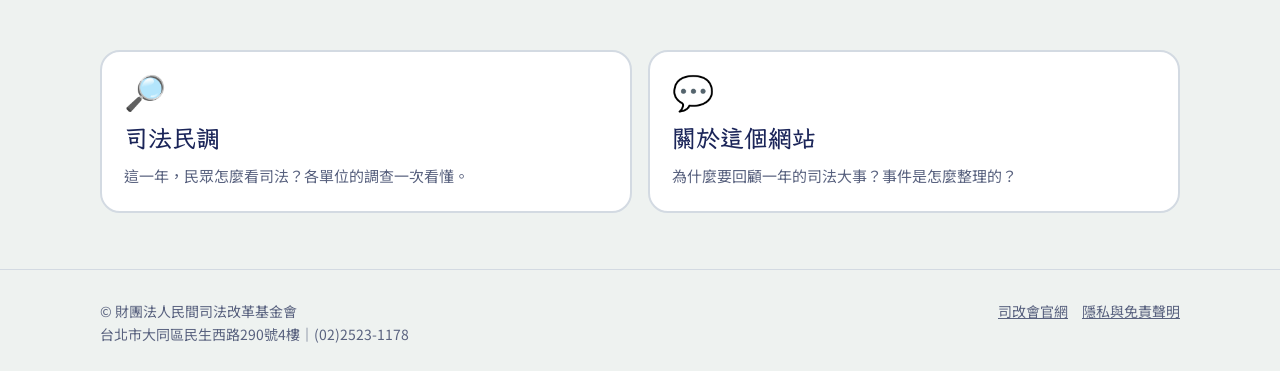
==== commit 1008b3e7: "新增事件" ====
--- a/index.html
+++ b/index.html
@@ -18,9 +18,9 @@
 <meta property="og:image:alt" content="2026 年度司法大事記，民間司法改革基金會">
 <meta name="twitter:card" content="summary_large_image">
 <meta name="theme-color" content="#1B2559">
-<link rel="icon" href="favicon.svg" type="image/svg+xml">
-<link rel="icon" href="images/icon-192.png" sizes="192x192" type="image/png">
-<link rel="apple-touch-icon" href="images/apple-touch-icon.png">
+<link rel="icon" href="images/vote.svg" type="image/svg+xml">
+<link rel="icon" href="images/vote.png" sizes="192x192" type="image/png">
+<link rel="apple-touch-icon" href="images/vote.png" sizes="192x192">
 <script type="application/ld+json">
 {
   "@context": "https://schema.org",
@@ -35,7 +35,7 @@
     "name": "財團法人民間司法改革基金會",
     "alternateName": "民間司改會",
     "url": "https://www.jrf.org.tw/",
-    "logo": "https://vote.jrf.org.tw/images/jrf-logo.png"
+    "logo": "https://vote.jrf.org.tw/images/JRF-Logo.png"
   }
 }
 </script>
@@ -53,7 +53,6 @@
 <script src="assets/config.js"></script>
 <script src="data/events.js"></script>
 <script src="assets/event-topics.js"></script>
-<script src="data/polls.js"></script>
 <script src="data/ccu-survey.js"></script>
 <script src="assets/survey-charts.js"></script>
 <script src="assets/ccu-survey.js"></script>
--- a/assets/style.css
+++ b/assets/style.css
@@ -105,7 +105,7 @@
 .month-events{display:grid;gap:16px}
 .ev{display:grid;grid-template-columns:240px 1fr 104px;grid-template-areas:"img body pick";background:var(--surface);border:2px solid var(--line);border-radius:18px;overflow:hidden;transition:border-color .2s}
 .ev.picked{border-color:var(--stamp)}
-.ev-body{grid-area:body;padding:20px 22px 20px 0}
+.ev-body{grid-area:body;padding:20px 22px 20px 0;align-self:start}
 .ev-image{grid-area:img;padding:20px;min-width:0;align-self:start}
 .ev-img-btn{display:block;width:100%;border:0;background:none;padding:0}
 .ev-pick{grid-area:pick}
@@ -335,7 +335,7 @@
 .compact small{display:block;color:var(--muted);font-size:13px}
 
 /* 圖片與預留框 */
-.pic{display:block;width:100%;aspect-ratio:3/2;object-fit:cover;border-radius:12px;background:var(--surface-2)}
+.pic{display:block;width:100%;aspect-ratio:3/2;object-fit:cover;border-radius:12px;background:transparent}
 .pic.ratio-original{height:auto;aspect-ratio:auto;object-fit:contain}
 .pic.ratio-2-3,.pic-ph.ratio-2-3{aspect-ratio:2/3}
 .pic.ratio-4-5,.pic-ph.ratio-4-5{aspect-ratio:4/5}
@@ -433,6 +433,7 @@
 .ev.repeat{background:#E4E7EC;border-color:#CDD2DA;grid-template-columns:160px 1fr 104px}
 .ev.repeat .ev-image{padding:14px}
 .ev.repeat .pic,.ev.repeat .pic-ph{filter:grayscale(1);opacity:.75}
+.ev.repeat .pic{aspect-ratio:3/2;height:auto;object-fit:cover}
 .ev.repeat .pic-ph{font-size:12px}
 .ev.repeat .ev-body{padding:14px 18px 14px 0;align-self:center}
 .ev.repeat h3{font-size:17px;margin:0 0 6px}
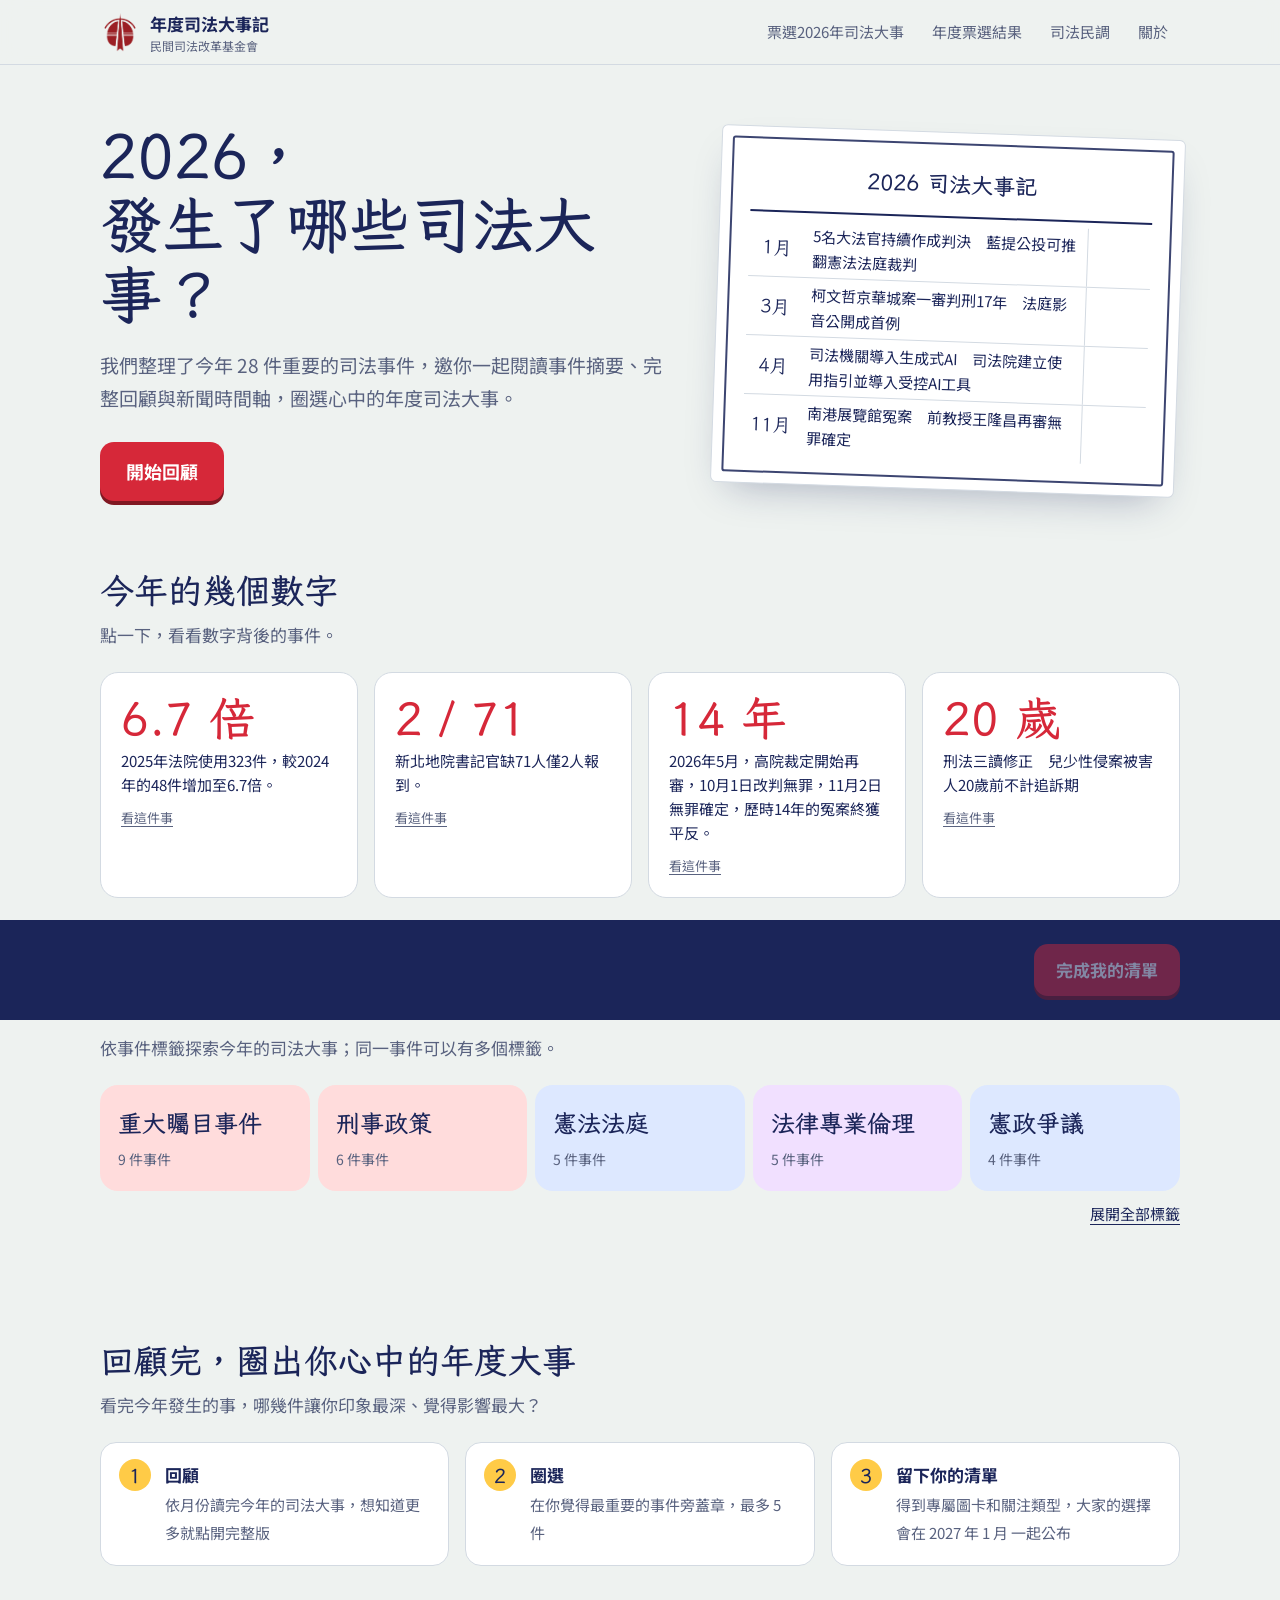
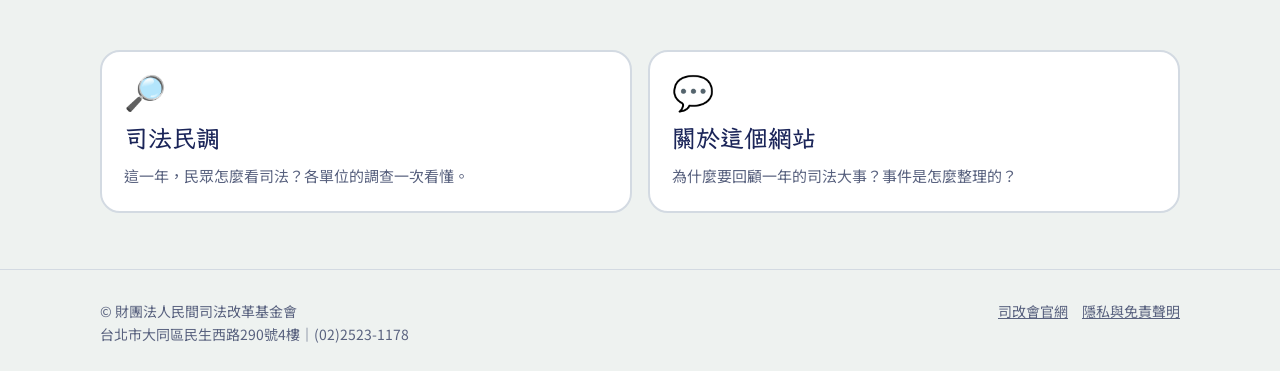
==== commit 1e678265: "更新" ====
--- a/index.html
+++ b/index.html
@@ -56,8 +56,6 @@
 <script src="data/ccu-survey.js"></script>
 <script src="assets/survey-charts.js"></script>
 <script src="assets/ccu-survey.js"></script>
-<script src="data/gvm-survey.js"></script>
-<script src="assets/gvm-survey.js"></script>
 <script src="data/judicial-yuan-survey.js"></script>
 <script src="assets/judicial-yuan-survey.js"></script>
 <script src="data/tadels-survey.js"></script>
--- a/assets/style.css
+++ b/assets/style.css
@@ -95,14 +95,15 @@
 .notice a{font-weight:700}
 .filters{display:flex;flex-wrap:wrap;gap:8px;margin:0 0 30px}
 .chip{border:2px solid var(--line);background:var(--surface);border-radius:999px;padding:6px 16px;font-size:15px}
-.chip[aria-pressed="true"]{border-color:var(--ink);background:var(--ink);color:var(--bg)}
+.chip[aria-pressed="true"]{border-color:var(--tag-dark,var(--ink));background:var(--tag-dark,var(--ink));color:#fff}
 .chip .n{opacity:.6;margin-left:4px;font-size:13px}
-.month{display:grid;grid-template-columns:110px 1fr;gap:28px;position:relative;padding-bottom:34px}
+#timeline{--timeline-gap:16px;display:grid;gap:var(--timeline-gap);align-content:start}
+.month{display:grid;grid-template-columns:110px 1fr;gap:28px;position:relative;align-items:start}
 .month::before{content:"";position:absolute;left:54px;top:70px;bottom:0;width:2px;background:var(--line)}
 .month-label{position:sticky;top:calc(84px + env(safe-area-inset-top,0px));align-self:start;text-align:center}
 .month-label b{display:block;font-family:var(--font-hand);font-size:46px;line-height:1.1}
 .month-label small{color:var(--muted);font-size:13px}
-.month-events{display:grid;gap:16px}
+.month-events{display:grid;gap:var(--timeline-gap);align-content:start}
 .ev{display:grid;grid-template-columns:240px 1fr 104px;grid-template-areas:"img body pick";background:var(--surface);border:2px solid var(--line);border-radius:18px;overflow:hidden;transition:border-color .2s}
 .ev.picked{border-color:var(--stamp)}
 .ev-body{grid-area:body;padding:20px 22px 20px 0;align-self:start}
@@ -111,8 +112,15 @@
 .ev-pick{grid-area:pick}
 .ev-top{display:flex;flex-wrap:wrap;align-items:center;gap:10px;margin-bottom:6px;font-size:14px;color:var(--muted)}
 .tag{padding:2px 10px;border-radius:999px;font-size:13px;color:var(--ink)}
-.t-tone-0{background:#DDE8FF} .t-tone-1{background:#FFE7C2} .t-tone-2{background:#D8F3EA}
-.t-tone-3{background:#F1E0FF} .t-tone-4{background:#E0EDF2} .t-tone-5{background:#FFF0B8} .t-tone-6{background:#FFDCDC}
+.tag-filter{border:1px solid transparent;line-height:inherit;cursor:pointer}
+.tag-filter:hover{border-color:var(--ink)}
+.tag-filter[aria-pressed="true"]{background:var(--tag-dark,var(--ink));border-color:var(--tag-dark,var(--ink));color:#fff}
+.tag-filter:focus-visible{outline:2px solid var(--ink);outline-offset:3px}
+.t-tone-0{background:#DDE8FF;--tag-dark:#244B87}
+.t-tone-1{background:#D8F3EA;--tag-dark:#20634F}
+.t-tone-2{background:#F1E0FF;--tag-dark:#70418A}
+.t-tone-3{background:#FFF0B8;--tag-dark:#795C0B}
+.t-tone-4{background:#FFDCDC;--tag-dark:#963C46}
 .ev h3{font-size:20px;line-height:1.5;margin:0 0 8px}
 .sum{margin:0 0 14px;color:var(--muted);font-size:16px;line-height:1.85;max-width:46em}
 .sum p,.full p{margin:0 0 1em;text-indent:2em}
@@ -147,14 +155,15 @@
 
 .tray{position:fixed;left:0;right:0;bottom:0;z-index:25;background:var(--ink);color:var(--bg);padding:12px 0 calc(12px + env(safe-area-inset-bottom,0px));transition:transform .3s}
 .tray.hide{transform:translateY(120%)}
-.tray .wrap{display:flex;align-items:center;gap:16px}
-.tray-slots{display:flex;flex-wrap:wrap;gap:8px;align-items:center}
-.tray-slot{width:38px;height:38px;border-radius:50%;border:2px dashed color-mix(in srgb,var(--bg) 50%,transparent);display:grid;place-items:center}
+.tray .wrap{display:grid;grid-template-columns:minmax(0,1fr) 34ch max-content;align-items:center;gap:16px}
+.tray-slots{--tray-normal-size:42px;--tray-small-size:32px;display:grid;grid-template-columns:repeat(var(--tray-columns,10),var(--tray-size,42px));grid-auto-rows:var(--tray-size,42px);gap:8px;align-content:center;min-width:0;height:76px}
+.tray-slot{width:var(--tray-size,42px);height:var(--tray-size,42px);border-radius:50%;border:2px dashed color-mix(in srgb,var(--bg) 50%,transparent);display:grid;place-items:center}
 .tray-slot.available{border-style:solid;border-color:color-mix(in srgb,var(--sun) 78%,var(--bg));background:color-mix(in srgb,var(--sun) 12%,transparent)}
 .tray-slot.preview{opacity:.42}
 .tray-slot.on{border:0;background:var(--surface)}
 .tray-slot .stamp-svg{width:34px;height:34px;transform:rotate(-8deg)}
-.tray-text{font-size:15px;line-height:1.4;flex:1;min-width:0}
+.tray-text{font-size:14px;line-height:1.4;min-width:0}
+.tray-number{display:inline-block;width:2ch;text-align:center;font-family:var(--font-body);font-variant-numeric:tabular-nums}
 .tray-text b{font-family:var(--font-hand);font-size:20px}
 .tray .btn{padding:12px 22px;font-size:17px}
 .tray.shake{animation:shake .4s}
@@ -304,11 +313,13 @@
   .brand small{display:none}
   .brand-logo{max-width:120px;height:34px}
   .brand span{display:none}
-  .tray-slots{gap:5px}
-  .tray-slot{width:30px;height:30px}
+  .tray .wrap{grid-template-columns:minmax(0,1fr) max-content;gap:8px}
+  .tray-slots{--tray-normal-size:36px;--tray-small-size:28px;gap:5px;grid-column:1/-1;grid-row:2;height:61px}
   .tray-slot .stamp-svg{width:28px;height:28px}
-  .tray-text{display:none}
-  .tray .btn{margin-left:auto}
+  .tray-text{font-size:11px;grid-column:1;grid-row:1}
+  .tray-text b{font-size:18px}
+  .tray .btn{grid-column:2;grid-row:1;font-size:14px;padding:10px 12px}
+  body[data-page="review"]{padding-bottom:170px}
   .persona{grid-template-columns:1fr;text-align:center}
   .persona .emoji{margin:0 auto}
   .persona .acts{justify-content:center}
@@ -351,8 +362,9 @@
 .d-meta{display:flex;flex-wrap:wrap;align-items:center;gap:10px;font-size:15px;color:var(--muted)}
 .d-title{font-size:26px!important;line-height:1.45!important;margin:10px 40px 18px 0!important}
 .d-pic{position:relative;width:fit-content;max-width:100%;margin:0 auto 22px}
-.d-pic .pic{width:auto;max-width:100%;height:auto;max-height:450px;aspect-ratio:auto;object-fit:contain}
-.d-pic .pic-source{position:absolute;right:8px;bottom:8px;max-width:calc(100% - 16px);margin:0}
+.d-pic .pic{width:auto;max-width:100%;height:auto;max-height:400px;aspect-ratio:auto;object-fit:contain}
+.d-pic .pic-source{position:absolute;right:8px;bottom:8px;max-width:calc(100% - 16px);margin:0;visibility:hidden}
+.d-pic.image-ready .pic-source{visibility:visible}
 .d-pic .source-tag{background:rgba(27,37,89,.85);border-color:transparent;color:#fff}
 .explain{margin:0;max-width:52em;padding:2px 0 2px 14px;border-left:3px solid var(--line);font-size:15px;line-height:1.75;color:var(--muted)}
 .explain b{color:var(--ink);font-weight:700}
@@ -409,9 +421,9 @@
 .tl li.key .media{box-shadow:inset 0 0 0 1px currentColor}
 
 /* 事件編號 */
-.ev-code{font-family:var(--font-hand);font-weight:700;font-size:16px;color:var(--ink);border:1.5px solid var(--ink);border-radius:6px;padding:0 7px;line-height:1.5}
+.ev-code{display:inline-flex;align-items:center;justify-content:center;flex-shrink:0;min-width:40px;min-height:36px;font-family:var(--font-hand);font-weight:700;font-size:23px;background:var(--ink);color:#fff;border:1.5px solid var(--ink);border-radius:9px;padding:2px 9px;line-height:1.2;font-variant-numeric:tabular-nums}
 /* 頁尾清單：編號圓章 */
-.pick-chip{position:relative;width:42px;height:42px;border-radius:50%;border:2.5px solid var(--stamp);background:#fff;color:var(--stamp);
+.pick-chip{position:relative;width:var(--tray-size,42px);height:var(--tray-size,42px);border-radius:50%;border:2.5px solid var(--stamp);background:#fff;color:var(--stamp);
   font-family:var(--font-hand);font-weight:700;font-size:18px;line-height:1;padding:0;display:grid;place-items:center;transition:background .15s,color .15s}
 .pick-chip:hover,.pick-chip:focus-visible{background:var(--stamp);color:#fff}
 .pick-chip.extra{border-color:var(--sun);color:#1B2559;background:var(--sun)}
@@ -427,7 +439,7 @@
 .pick-wrap:hover .pick-chip.extra{background:var(--sun);color:#1B2559;border-color:#1B2559}
 .tray-text .warn{color:var(--sun)}
 .tray.over .btn-primary{background:var(--sun);color:#1B2559;box-shadow:none}
-@media (max-width:720px){.pick-chip{width:36px;height:36px;font-size:16px}}
+@media (max-width:720px){.pick-chip{font-size:16px}}
 
 /* 重複出現的事件：精簡灰階卡 */
 .ev.repeat{background:#E4E7EC;border-color:#CDD2DA;grid-template-columns:160px 1fr 104px}
@@ -508,6 +520,7 @@
 .tadels-grid{grid-template-columns:repeat(2,1fr)}
 .tadels-card{scroll-margin-top:90px}
 .tadels-series-label{margin:0 0 12px;line-height:1.6}
+.survey-question{margin:8px 0 10px;line-height:1.65;color:var(--ink)}
 .tadels-table-scroll{max-width:100%;overflow-x:auto;-webkit-overflow-scrolling:touch}
 .tadels-table{margin-top:12px}
 .tadels-table caption{font-size:14px}
@@ -517,9 +530,9 @@
 .tadels-point-detail{margin-top:14px;padding:14px 16px;background:var(--surface-2);border-left:4px solid var(--safety-accent);line-height:1.7}
 .tadels-point-detail .tadels-table{margin-top:8px}
 .tadels-note{margin:12px 0 0!important}
-.tadels-card .gvm-point{cursor:pointer;outline:none}
-.tadels-card .gvm-point[aria-pressed="true"] .gvm-dot{stroke:var(--ink);stroke-width:3}
-.tadels-card .gvm-point:focus-visible .gvm-dot{stroke:var(--ink);stroke-width:4}
+.tadels-card .survey-point{cursor:pointer;outline:none}
+.tadels-card .survey-point[aria-pressed="true"] .survey-dot{stroke:var(--ink);stroke-width:3}
+.tadels-card .survey-point:focus-visible .survey-dot{stroke:var(--ink);stroke-width:4}
 .tadels-card .ccu-safety-chart{min-height:230px}
 @media (max-width:700px){.tadels-card{padding:16px}.tadels-card .ccu-safety-number{font-size:38px}.tadels-methods{overflow-x:auto}.tadels-methods .ccu-table{min-width:680px}}
 @media(max-width:720px){
@@ -548,7 +561,9 @@
 .ccu-safety-headline{display:flex;flex-wrap:wrap;align-items:flex-end;gap:20px}
 .ccu-safety-number{font-size:44px;font-weight:700;line-height:1;letter-spacing:-.02em;color:var(--safety-accent)}
 .ccu-safety-number>span{font-size:24px;font-weight:600;margin-left:2px}
+.ccu-safety-number>.survey-value-label{font-size:20px;margin-left:8px;letter-spacing:0}
 .ccu-safety-context{display:flex;flex-direction:column;align-items:flex-start;gap:6px;padding-bottom:4px;font-size:14px;line-height:1.5;color:var(--safety-muted)}
+.survey-interactive-card .ccu-safety-context{margin-left:auto;align-items:flex-end;text-align:right}
 .ccu-safety-chip{display:inline-flex;align-items:center;gap:4px;padding:3px 10px;border-radius:999px;background:#FDF1E7;color:#A84A0C;font-size:13px;font-weight:600;white-space:nowrap}
 .ccu-safety-chip svg{width:12px;height:12px;margin:0;flex:none}
 .ccu-safety-plot{margin-top:0;overflow-x:auto;width:100%}
@@ -568,32 +583,59 @@
 /* 最後繪製標籤，白色描邊保護字形，避免格線或其他序列穿過數字。 */
 .ccu-safety-chart .safety-label{paint-order:stroke;stroke:#fff;stroke-width:4px;stroke-linejoin:round}
 
-/* 遠見臺灣社會信任調查；樣式限於新頁元件。 */
-.gvm-chart-wrap{position:relative;min-width:0;width:100%}
-.gvm-point{cursor:pointer;touch-action:manipulation}
-.gvm-point:focus-visible{outline:none}
-.gvm-point:focus-visible .gvm-dot,.gvm-point:hover .gvm-dot{stroke:var(--safety-ink);stroke-width:3px;r:6px}
-.gvm-tooltip{position:absolute;transform:translateX(-50%);max-width:100%;padding:5px 9px;background:var(--ink);color:#fff;border-radius:8px;pointer-events:none;font-size:13px;white-space:nowrap;font-variant-numeric:tabular-nums;box-shadow:0 2px 8px #1b255922}
-.gvm-tooltip[hidden]{display:none}
-.gvm-data-note{border-left:3px solid var(--jrf);padding:12px 18px;margin:0;background:var(--surface-2);border-radius:0 12px 12px 0}
-.gvm-source-note{font-size:14px;color:var(--muted);margin:4px 0 16px}
-.gvm-entry{margin-bottom:22px}
-.gvm-entry h3{margin-top:0}
+/* 互動民調圖表；司法院與 TaDELS 共用。 */
+.survey-chart-wrap{position:relative;min-width:0;width:100%}
+.survey-point{cursor:pointer;touch-action:manipulation;pointer-events:all}
+.survey-point>circle{pointer-events:all}
+.survey-hit-area{pointer-events:all;cursor:pointer}
+.survey-point:focus-visible{outline:none}
+.survey-point:focus-visible .survey-dot,.survey-point:hover .survey-dot{stroke:var(--safety-ink);stroke-width:3px;r:6px}
+.survey-tooltip{position:static;transform:none;width:100%;box-sizing:border-box;margin-top:10px;padding:10px 0 0;background:transparent;color:var(--safety-ink,#1B2433);border:0;border-top:1px solid #E3E7EE;border-radius:0;font-size:12px;line-height:1.5;white-space:normal;font-variant-numeric:tabular-nums}
+.survey-interactive-card .ccu-safety-plot,.tadels-card .ccu-safety-plot{position:relative;overflow:visible}
+.survey-tooltip[hidden]{display:block;visibility:hidden;pointer-events:none}
+.survey-detail-animating{overflow:hidden;will-change:height,opacity}
+.survey-tooltip a{color:var(--safety-accent,#2F5BD3);text-decoration:underline;display:inline-block;margin-top:6px;font-size:12px}
+.survey-distribution{display:grid;grid-template-columns:100px minmax(0,1fr);gap:12px;align-items:center;margin:8px 0}
+.survey-pie{display:block;width:100px;height:100px;margin:0}
+.survey-distribution-meta{color:var(--safety-muted,#5B6577);font-size:11px;margin-top:3px}
+.survey-detail-header{display:flex;align-items:baseline;gap:6px;flex-wrap:wrap}
+.survey-detail-header .survey-distribution-meta{margin:0;flex:1;min-width:0;line-height:1.8}
+.survey-source-button{font:inherit;font-size:11px;line-height:1.6;color:var(--safety-accent,#2F5BD3);background:#F2F5FA;border:1px solid #D8DFEA;border-radius:5px;padding:2px 7px;cursor:pointer;flex:none}
+.survey-source-button:hover,.survey-source-button:focus-visible{background:#E4EBF7}
+.survey-source-history{font-size:11px;margin-top:5px;color:var(--safety-muted,#5B6577)}
+.survey-source-history summary{cursor:pointer}
+.tadels-grid,.poll-grid:has(.survey-interactive-card){align-items:start}
+.survey-distribution-legend{display:grid;grid-template-columns:minmax(0,1fr) auto;gap:3px 8px;margin:0;font-size:12px;line-height:1.5}
+.survey-distribution-legend dt{display:flex;align-items:baseline;gap:5px;min-width:0}
+.survey-distribution-legend dd{margin:0;text-align:right;white-space:nowrap}
+.survey-swatch{display:inline-block;width:8px;height:8px;border-radius:2px;flex-shrink:0}
+.survey-distribution-note{font-size:11px;color:var(--safety-muted,#5B6577);margin:6px 0 0}
+.survey-note-list{padding-left:1.8em;list-style:decimal outside}
+.survey-note-list.survey-note-single{list-style-type:disc}
+.survey-note-list li{padding-left:.25em;line-height:1.7}
+.survey-note-list li+li{margin-top:4px}
+.survey-point[aria-pressed="true"] .survey-dot{stroke:var(--safety-ink);stroke-width:3px}
+.safety-label-layer{pointer-events:none}
+@media(max-width:480px){.survey-distribution{grid-template-columns:76px minmax(0,1fr);gap:8px}.survey-pie{width:76px;height:76px}.survey-distribution-legend{font-size:11px;gap:3px 5px}}
+.survey-tooltip-question{margin:5px 0;color:#F4D6B8}
+.survey-tooltip-main{font-weight:700;margin:5px 0}
+.survey-tooltip-source-label{margin-top:8px;color:#F4D6B8}
+.survey-tooltip-table{width:100%;border-collapse:collapse;margin-top:7px;font-size:12px}
+.survey-tooltip-table th,.survey-tooltip-table td{padding:3px 5px;border-bottom:1px solid #ffffff44;text-align:left}
+.survey-tooltip-table th:not(:first-child),.survey-tooltip-table td:not(:first-child){text-align:right;white-space:nowrap}
+.survey-tooltip-note{border-top:1px solid #ffffff44;margin-top:8px;padding-top:7px;color:#F9D8B4}
 @media(max-width:480px){
-  .poll.gvm-trust-card{padding:16px}
-  .gvm-chart .safety-axis{font-size:16px}
-}
-
-.gvm-trust-card .ccu-safety-plot,.gvm-entry .ccu-safety-plot{position:relative}
+  .poll.survey-interactive-card{padding:16px}
+}
 
 /* 司法院調查沿用共用圖卡；提示列出原報告正、負向合計。 */
 .judicial-audience{margin-top:28px}
 body[data-page="judicial-yuan-survey"] .ccu-safety-plot,.judicial-yuan-entry .ccu-safety-plot{position:relative}
-body[data-page="judicial-yuan-survey"] .gvm-tooltip,.judicial-yuan-entry .gvm-tooltip{white-space:pre;line-height:1.6;text-align:left}
+body[data-page="judicial-yuan-survey"] .survey-tooltip,.judicial-yuan-entry .survey-tooltip{white-space:pre;line-height:1.6;text-align:left}
 body[data-page="judicial-yuan-survey"] .safety-label-layer,.judicial-yuan-entry .safety-label-layer{pointer-events:none}
 /* 僅司法院原始回答提示：六個選項及樣本數；避免高浮層被繪圖容器裁切。 */
 body[data-page="judicial-yuan-survey"] .ccu-safety-plot,.judicial-yuan-entry .ccu-safety-plot{overflow:visible}
-body[data-page="judicial-yuan-survey"] .gvm-tooltip,.judicial-yuan-entry .gvm-tooltip{z-index:5;width:max-content;white-space:normal}
+body[data-page="judicial-yuan-survey"] .survey-tooltip,.judicial-yuan-entry .survey-tooltip{z-index:5;width:100%;white-space:normal}
 .judicial-tooltip-distribution{display:grid;grid-template-columns:minmax(0,1fr) max-content;gap:2px 16px;margin:6px 0 0}
 .judicial-tooltip-distribution dt,.judicial-tooltip-distribution dd{margin:0;white-space:nowrap}
 .judicial-tooltip-distribution dd{text-align:right;font-variant-numeric:tabular-nums}
